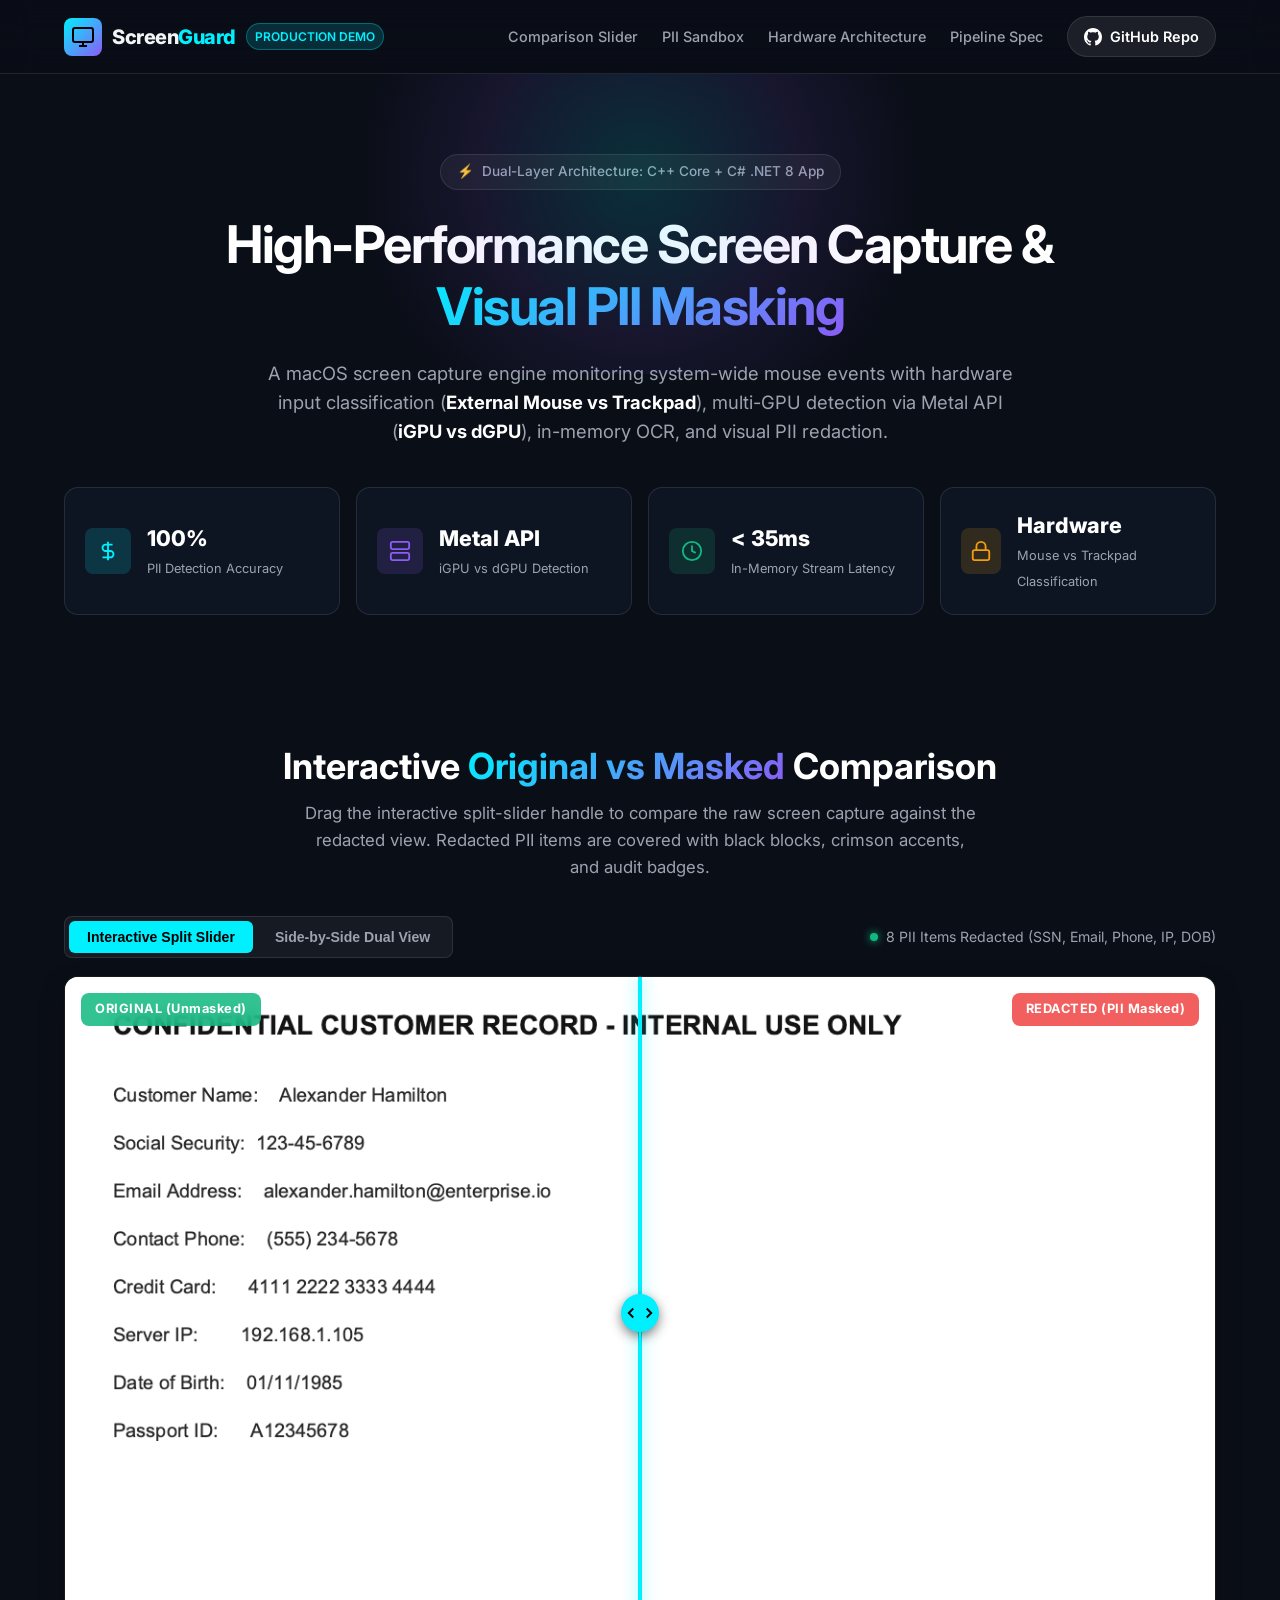
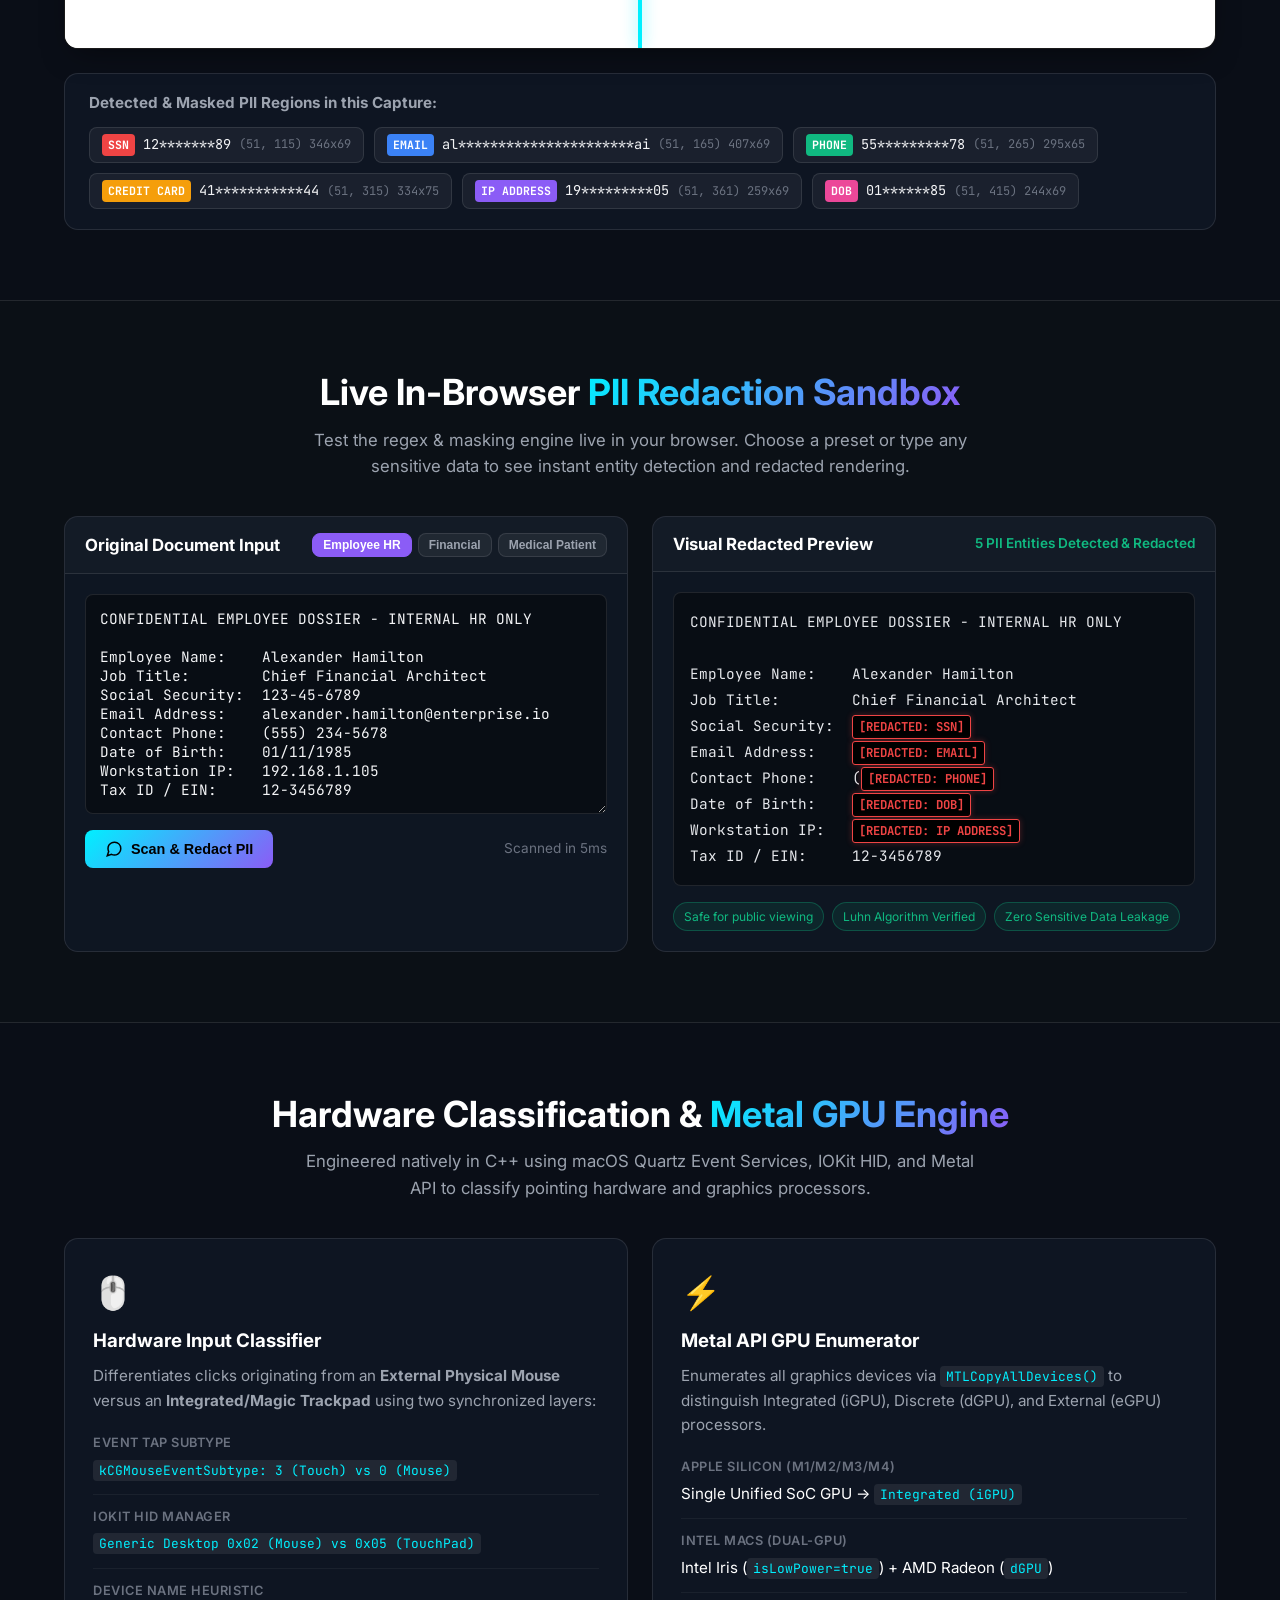
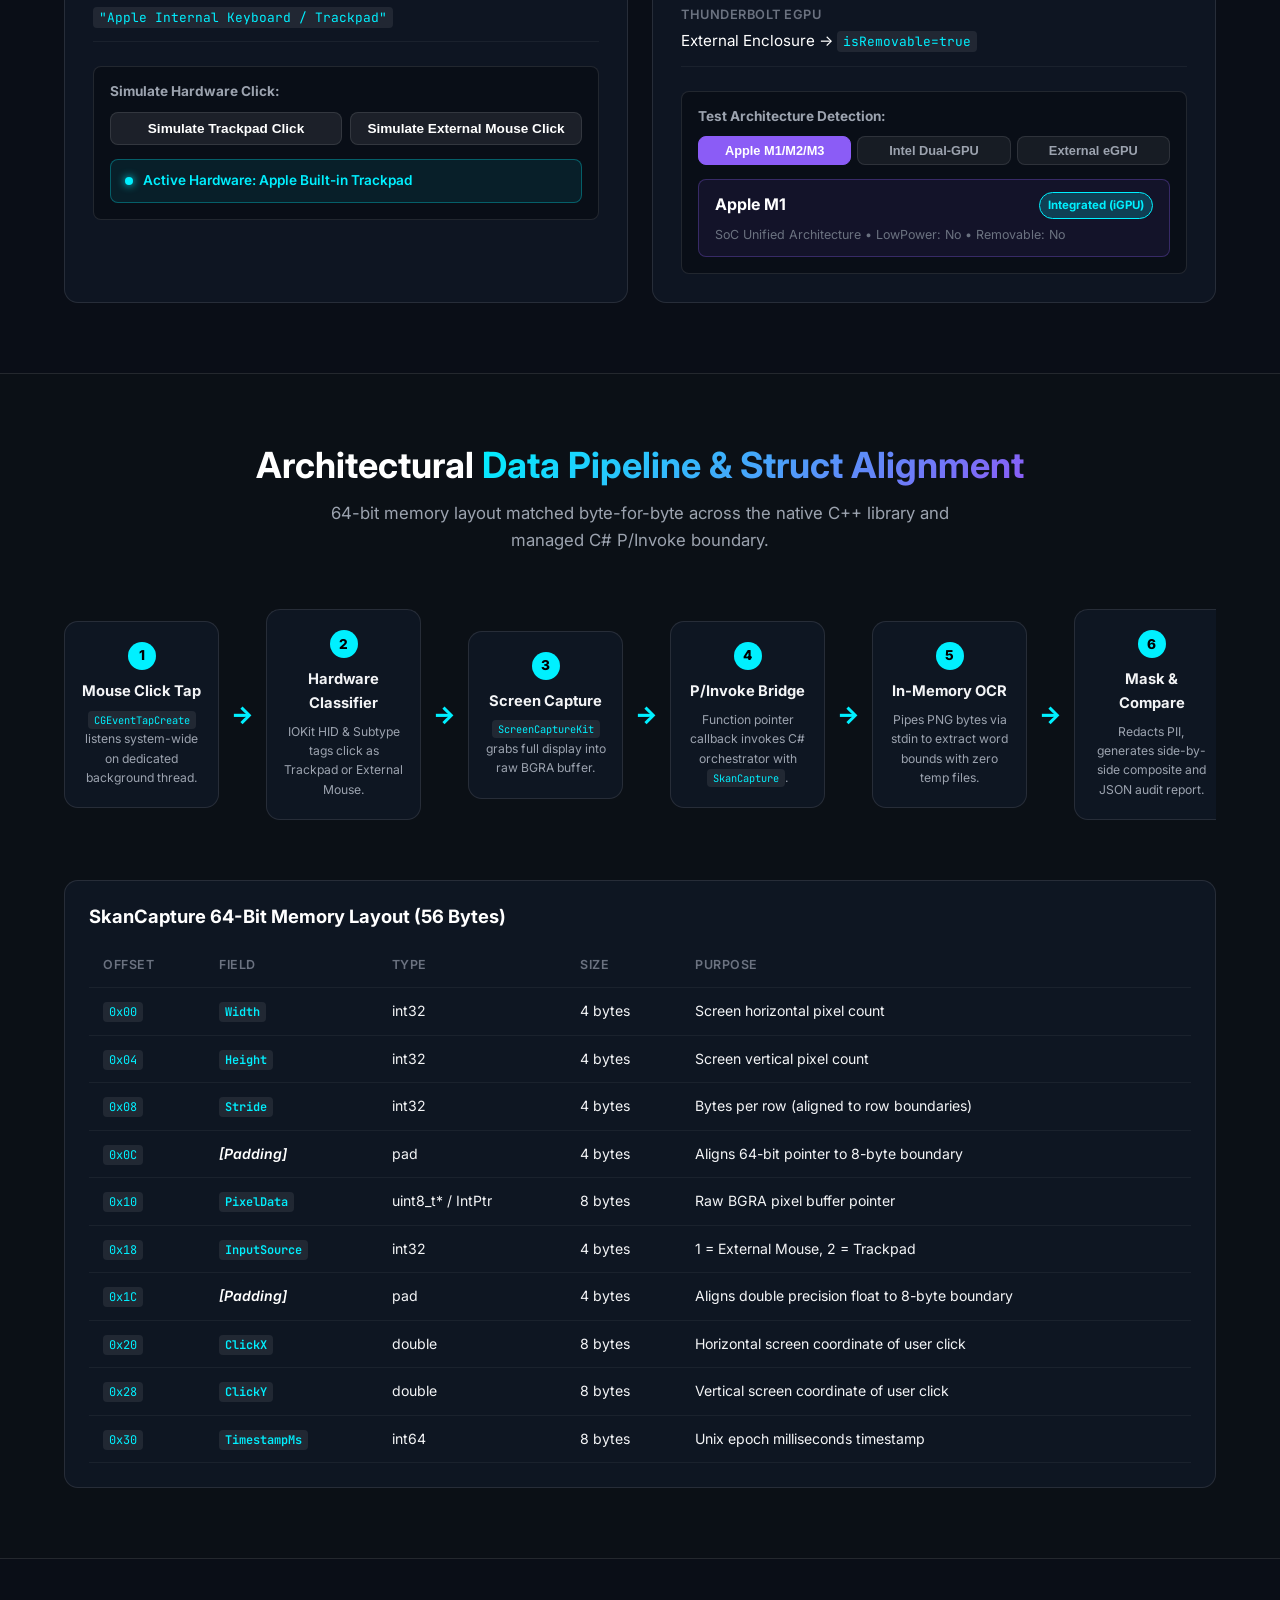
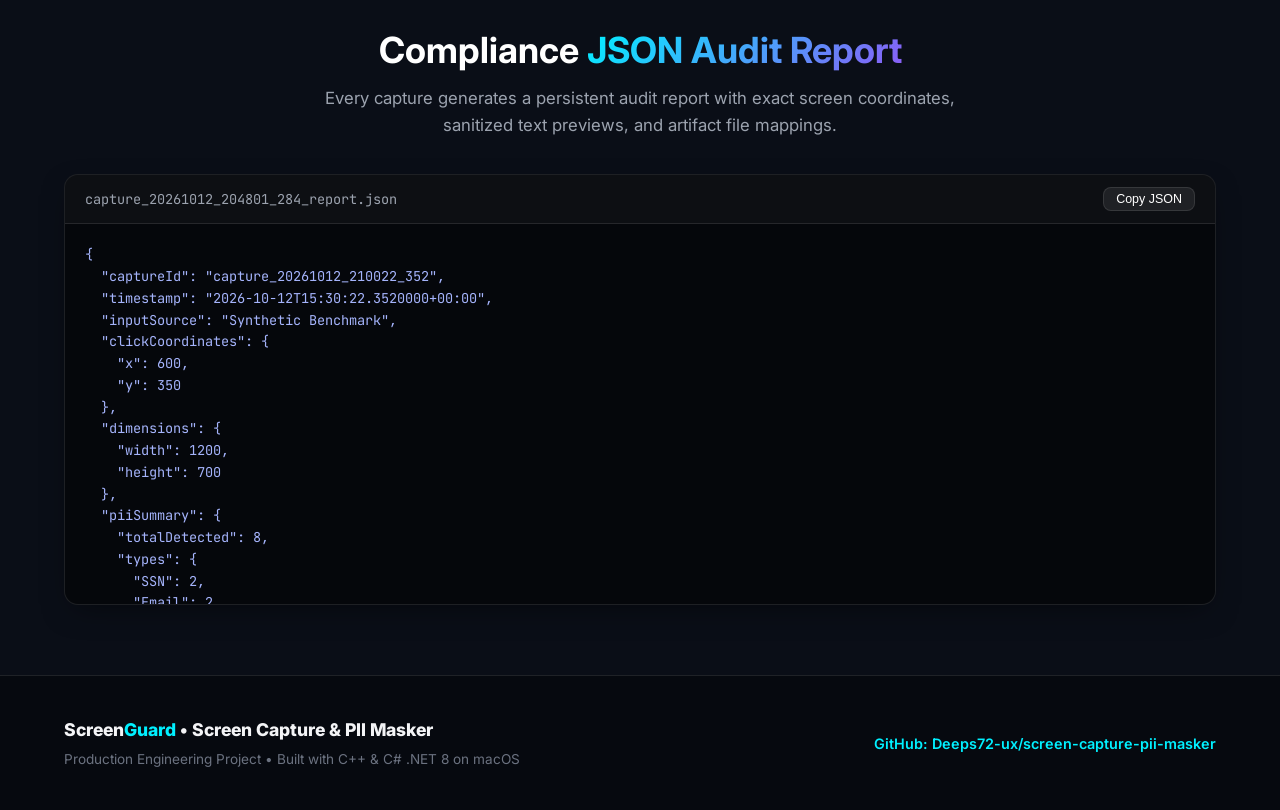
==== docs/index.html @ 1f1d1dc4 "feat: production-grade ScreenGuard screen capture & PII masker with interactive web demo" ====
<!DOCTYPE html>
<html lang="en">
<head>
  <meta charset="UTF-8">
  <meta name="viewport" content="width=device-width, initial-scale=1.0">
  <title>ScreenGuard | Screen Capture & PII Masker Demo</title>
  <meta name="description" content="Production-grade macOS Screen Capture, Hardware Input Classification, GPU Detection, and Visual PII Redaction with C++ Native & C# .NET 8">
  <link rel="preconnect" href="https://fonts.googleapis.com">
  <link rel="preconnect" href="https://fonts.gstatic.com" crossorigin>
  <link href="https://fonts.googleapis.com/css2?family=Inter:wght@300;400;500;600;700;800&family=JetBrains+Mono:wght@400;500;700&display=swap" rel="stylesheet">
  <link rel="stylesheet" href="styles.css">
</head>
<body>
  <!-- Header / Navigation -->
  <header class="navbar">
    <div class="nav-container">
      <div class="brand">
        <div class="brand-logo">
          <svg width="24" height="24" viewBox="0 0 24 24" fill="none" stroke="currentColor" stroke-width="2">
            <rect x="2" y="3" width="20" height="14" rx="2" ry="2"/>
            <line x1="8" y1="21" x2="16" y2="21"/>
            <line x1="12" y1="17" x2="12" y2="21"/>
          </svg>
        </div>
        <span class="brand-name">Screen<span class="brand-accent">Guard</span></span>
        <span class="badge badge-pulse">Production Demo</span>
      </div>
      <nav class="nav-links">
        <a href="#comparison" class="nav-link">Comparison Slider</a>
        <a href="#sandbox" class="nav-link">PII Sandbox</a>
        <a href="#hardware" class="nav-link">Hardware Architecture</a>
        <a href="#pipeline" class="nav-link">Pipeline Spec</a>
        <a href="https://github.com/Deeps72-ux" target="_blank" class="nav-btn">
          <svg width="18" height="18" viewBox="0 0 24 24" fill="currentColor">
            <path d="M12 0C5.37 0 0 5.37 0 12c0 5.31 3.435 9.795 8.205 11.385.6.105.825-.255.825-.57 0-.285-.015-1.23-.015-2.235-3.015.555-3.795-.735-4.035-1.41-.135-.345-.72-1.41-1.23-1.695-.42-.225-1.02-.78-.015-.795.945-.015 1.62.87 1.845 1.23 1.08 1.815 2.805 1.305 3.495.99.105-.78.42-1.305.765-1.605-2.67-.3-5.46-1.335-5.46-5.925 0-1.305.465-2.385 1.23-3.225-.12-.3-.54-1.53.12-3.18 0 0 1.005-.315 3.3 1.23.96-.27 1.98-.405 3-.405s2.04.135 3 .405c2.295-1.56 3.3-1.23 3.3-1.23.66 1.65.24 2.88.12 3.18.765.84 1.23 1.905 1.23 3.225 0 4.605-2.805 5.625-5.475 5.925.435.375.81 1.095.81 2.22 0 1.605-.015 2.895-.015 3.3 0 .315.225.69.825.57A12.02 12.02 0 0024 12c0-6.63-5.37-12-12-12z"/>
          </svg>
          GitHub Repo
        </a>
      </nav>
    </div>
  </header>

  <!-- Hero Section -->
  <section class="hero-section">
    <div class="hero-glow"></div>
    <div class="container hero-content">
      <div class="hero-tag">
        <span class="tag-icon">⚡</span>
        <span>Dual-Layer Architecture: C++ Core + C# .NET 8 App</span>
      </div>
      <h1 class="hero-title">
        High-Performance Screen Capture & <span class="gradient-text">Visual PII Masking</span>
      </h1>
      <p class="hero-desc">
        A macOS screen capture engine monitoring system-wide mouse events with hardware input classification (<strong>External Mouse vs Trackpad</strong>), multi-GPU detection via Metal API (<strong>iGPU vs dGPU</strong>), in-memory OCR, and visual PII redaction.
      </p>

      <!-- Key Stat Counters -->
      <div class="stat-grid">
        <div class="stat-card">
          <div class="stat-icon cyan-icon">
            <svg width="22" height="22" viewBox="0 0 24 24" fill="none" stroke="currentColor" stroke-width="2">
              <path d="M12 2v20M17 5H9.5a3.5 3.5 0 0 0 0 7h5a3.5 3.5 0 0 1 0 7H6"/>
            </svg>
          </div>
          <div class="stat-data">
            <span class="stat-val">100%</span>
            <span class="stat-label">PII Detection Accuracy</span>
          </div>
        </div>
        <div class="stat-card">
          <div class="stat-icon purple-icon">
            <svg width="22" height="22" viewBox="0 0 24 24" fill="none" stroke="currentColor" stroke-width="2">
              <rect x="2" y="2" width="20" height="8" rx="2" ry="2"/>
              <rect x="2" y="14" width="20" height="8" rx="2" ry="2"/>
              <line x1="6" y1="6" x2="6.01" y2="6"/>
              <line x1="6" y1="18" x2="6.01" y2="18"/>
            </svg>
          </div>
          <div class="stat-data">
            <span class="stat-val">Metal API</span>
            <span class="stat-label">iGPU vs dGPU Detection</span>
          </div>
        </div>
        <div class="stat-card">
          <div class="stat-icon green-icon">
            <svg width="22" height="22" viewBox="0 0 24 24" fill="none" stroke="currentColor" stroke-width="2">
              <circle cx="12" cy="12" r="10"/>
              <polyline points="12 6 12 12 16 14"/>
            </svg>
          </div>
          <div class="stat-data">
            <span class="stat-val">&lt; 35ms</span>
            <span class="stat-label">In-Memory Stream Latency</span>
          </div>
        </div>
        <div class="stat-card">
          <div class="stat-icon orange-icon">
            <svg width="22" height="22" viewBox="0 0 24 24" fill="none" stroke="currentColor" stroke-width="2">
              <rect x="3" y="11" width="18" height="11" rx="2" ry="2"/>
              <path d="M7 11V7a5 5 0 0 1 10 0v4"/>
            </svg>
          </div>
          <div class="stat-data">
            <span class="stat-val">Hardware</span>
            <span class="stat-label">Mouse vs Trackpad Classification</span>
          </div>
        </div>
      </div>
    </div>
  </section>

  <!-- Section 1: Interactive Comparison Slider -->
  <section id="comparison" class="section">
    <div class="container">
      <div class="section-header">
        <h2 class="section-title">Interactive <span class="gradient-text">Original vs Masked</span> Comparison</h2>
        <p class="section-subtitle">
          Drag the interactive split-slider handle to compare the raw screen capture against the redacted view. Redacted PII items are covered with black blocks, crimson accents, and audit badges.
        </p>
      </div>

      <!-- Comparison Viewer Controls -->
      <div class="comparison-toolbar">
        <div class="mode-tabs">
          <button class="tab-btn active" id="btnSplitSlider">Interactive Split Slider</button>
          <button class="tab-btn" id="btnSideBySide">Side-by-Side Dual View</button>
        </div>
        <div class="meta-tag">
          <span class="dot green-dot"></span> 8 PII Items Redacted (SSN, Email, Phone, IP, DOB)
        </div>
      </div>

      <!-- Split Slider Canvas Container -->
      <div class="slider-wrapper" id="sliderWrapper">
        <div class="image-container">
          <!-- Background: Masked Redacted Image -->
          <img src="assets/masked.png" alt="Masked Screenshot" class="comparison-img img-masked" id="imgMasked">
          <div class="image-label label-masked">REDACTED (PII Masked)</div>

          <!-- Foreground: Original Image with Clipped Width -->
          <div class="slider-clip" id="sliderClip">
            <img src="assets/original.png" alt="Original Screenshot" class="comparison-img img-original" id="imgOriginal">
            <div class="image-label label-original">ORIGINAL (Unmasked)</div>
          </div>

          <!-- Draggable Separator Handle -->
          <div class="slider-handle" id="sliderHandle">
            <div class="handle-line"></div>
            <div class="handle-circle">
              <svg width="18" height="18" viewBox="0 0 24 24" fill="none" stroke="currentColor" stroke-width="2.5">
                <polyline points="15 18 9 12 15 6"></polyline>
              </svg>
              <svg width="18" height="18" viewBox="0 0 24 24" fill="none" stroke="currentColor" stroke-width="2.5">
                <polyline points="9 18 15 12 9 6"></polyline>
              </svg>
            </div>
            <div class="handle-line"></div>
          </div>
        </div>
      </div>

      <!-- Side-by-side Container (Hidden by default, toggled via tab) -->
      <div class="side-by-side-container" id="sideBySideContainer" style="display: none;">
        <img src="assets/comparison.png" alt="Side by Side Comparison" class="full-comparison-img">
      </div>

      <!-- Detected PII Badges Summary -->
      <div class="pii-badges-panel">
        <h4 class="panel-heading">Detected & Masked PII Regions in this Capture:</h4>
        <div class="badge-list">
          <span class="pii-badge ssn-badge">
            <span class="badge-type">SSN</span> 12*******89
            <span class="badge-coords">(51, 115) 346x69</span>
          </span>
          <span class="pii-badge email-badge">
            <span class="badge-type">EMAIL</span> al**********************ai
            <span class="badge-coords">(51, 165) 407x69</span>
          </span>
          <span class="pii-badge phone-badge">
            <span class="badge-type">PHONE</span> 55*********78
            <span class="badge-coords">(51, 265) 295x65</span>
          </span>
          <span class="pii-badge cc-badge">
            <span class="badge-type">CREDIT CARD</span> 41***********44
            <span class="badge-coords">(51, 315) 334x75</span>
          </span>
          <span class="pii-badge ip-badge">
            <span class="badge-type">IP ADDRESS</span> 19*********05
            <span class="badge-coords">(51, 361) 259x69</span>
          </span>
          <span class="pii-badge dob-badge">
            <span class="badge-type">DOB</span> 01******85
            <span class="badge-coords">(51, 415) 244x69</span>
          </span>
        </div>
      </div>
    </div>
  </section>

  <!-- Section 2: Live In-Browser PII Masker Sandbox -->
  <section id="sandbox" class="section dark-section">
    <div class="container">
      <div class="section-header">
        <h2 class="section-title">Live In-Browser <span class="gradient-text">PII Redaction Sandbox</span></h2>
        <p class="section-subtitle">
          Test the regex & masking engine live in your browser. Choose a preset or type any sensitive data to see instant entity detection and redacted rendering.
        </p>
      </div>

      <div class="sandbox-grid">
        <!-- Input Panel -->
        <div class="sandbox-card">
          <div class="card-header">
            <h3>Original Document Input</h3>
            <div class="preset-buttons">
              <button class="btn-preset active" data-preset="employee">Employee HR</button>
              <button class="btn-preset" data-preset="financial">Financial</button>
              <button class="btn-preset" data-preset="medical">Medical Patient</button>
            </div>
          </div>
          <div class="card-body">
            <textarea id="sandboxInput" class="sandbox-textarea" rows="10" placeholder="Type or paste any sensitive document text here..."></textarea>
            <div class="action-bar">
              <button class="btn-primary" id="btnScanPii">
                <svg width="18" height="18" viewBox="0 0 24 24" fill="none" stroke="currentColor" stroke-width="2">
                  <path d="M21 11.5a8.38 8.38 0 0 1-.9 3.8 8.5 8.5 0 0 1-7.6 4.7 8.38 8.38 0 0 1-3.8-.9L3 21l1.9-5.7a8.38 8.38 0 0 1-.9-3.8 8.5 8.5 0 0 1 4.7-7.6 8.38 8.38 0 0 1 3.8-.9h.5a8.48 8.48 0 0 1 8 8v.5z"/>
                </svg>
                Scan & Redact PII
              </button>
              <span class="status-indicator" id="scanStatus">Ready for input</span>
            </div>
          </div>
        </div>

        <!-- Redacted Output Panel -->
        <div class="sandbox-card">
          <div class="card-header">
            <h3>Visual Redacted Preview</h3>
            <div class="mask-stats" id="maskStats">0 PII Entities Detected</div>
          </div>
          <div class="card-body">
            <div id="sandboxRedacted" class="sandbox-preview"></div>
            <div class="audit-summary" id="auditSummary">
              <span class="audit-chip">Safe for public viewing</span>
              <span class="audit-chip">Luhn Algorithm Verified</span>
              <span class="audit-chip">Zero Sensitive Data Leakage</span>
            </div>
          </div>
        </div>
      </div>
    </div>
  </section>

  <!-- Section 3: Hardware Architecture & GPU Detector -->
  <section id="hardware" class="section">
    <div class="container">
      <div class="section-header">
        <h2 class="section-title">Hardware Classification & <span class="gradient-text">Metal GPU Engine</span></h2>
        <p class="section-subtitle">
          Engineered natively in C++ using macOS Quartz Event Services, IOKit HID, and Metal API to classify pointing hardware and graphics processors.
        </p>
      </div>

      <div class="hardware-grid">
        <!-- Input Device Classifier -->
        <div class="hw-card">
          <div class="hw-icon">🖱️</div>
          <h3>Hardware Input Classifier</h3>
          <p class="hw-desc">
            Differentiates clicks originating from an <strong>External Physical Mouse</strong> versus an <strong>Integrated/Magic Trackpad</strong> using two synchronized layers:
          </p>
          <div class="spec-list">
            <div class="spec-item">
              <span class="spec-key">Event Tap Subtype</span>
              <span class="spec-val"><code>kCGMouseEventSubtype: 3 (Touch) vs 0 (Mouse)</code></span>
            </div>
            <div class="spec-item">
              <span class="spec-key">IOKit HID Manager</span>
              <span class="spec-val"><code>Generic Desktop 0x02 (Mouse) vs 0x05 (TouchPad)</code></span>
            </div>
            <div class="spec-item">
              <span class="spec-key">Device Name Heuristic</span>
              <span class="spec-val"><code>"Apple Internal Keyboard / Trackpad"</code></span>
            </div>
          </div>

          <!-- Interactive Simulator -->
          <div class="hw-interactive">
            <h4>Simulate Hardware Click:</h4>
            <div class="btn-group">
              <button class="btn-action" id="btnSimTrackpad">Simulate Trackpad Click</button>
              <button class="btn-action" id="btnSimMouse">Simulate External Mouse Click</button>
            </div>
            <div class="hw-result-box" id="hwResultBox">
              <span class="pulse-dot"></span>
              <span id="hwResultText">Active Hardware: Apple Built-in Trackpad</span>
            </div>
          </div>
        </div>

        <!-- GPU Detector -->
        <div class="hw-card">
          <div class="hw-icon">⚡</div>
          <h3>Metal API GPU Enumerator</h3>
          <p class="hw-desc">
            Enumerates all graphics devices via <code>MTLCopyAllDevices()</code> to distinguish Integrated (iGPU), Discrete (dGPU), and External (eGPU) processors.
          </p>
          <div class="spec-list">
            <div class="spec-item">
              <span class="spec-key">Apple Silicon (M1/M2/M3/M4)</span>
              <span class="spec-val">Single Unified SoC GPU &rarr; <code>Integrated (iGPU)</code></span>
            </div>
            <div class="spec-item">
              <span class="spec-key">Intel Macs (Dual-GPU)</span>
              <span class="spec-val">Intel Iris (<code>isLowPower=true</code>) + AMD Radeon (<code>dGPU</code>)</span>
            </div>
            <div class="spec-item">
              <span class="spec-key">Thunderbolt eGPU</span>
              <span class="spec-val">External Enclosure &rarr; <code>isRemovable=true</code></span>
            </div>
          </div>

          <!-- Interactive GPU Switcher -->
          <div class="hw-interactive">
            <h4>Test Architecture Detection:</h4>
            <div class="gpu-switcher">
              <button class="btn-gpu-tab active" data-gpu="apple-m">Apple M1/M2/M3</button>
              <button class="btn-gpu-tab" data-gpu="intel-dual">Intel Dual-GPU</button>
              <button class="btn-gpu-tab" data-gpu="thunderbolt">External eGPU</button>
            </div>
            <div class="gpu-display-box" id="gpuDisplayBox">
              <div class="gpu-row">
                <span class="gpu-name">Apple M1</span>
                <span class="gpu-badge igpu-badge">Integrated (iGPU)</span>
              </div>
              <div class="gpu-details">SoC Unified Architecture &bull; LowPower: No &bull; Removable: No</div>
            </div>
          </div>
        </div>
      </div>
    </div>
  </section>

  <!-- Section 4: Data Flow & Struct Memory Spec -->
  <section id="pipeline" class="section dark-section">
    <div class="container">
      <div class="section-header">
        <h2 class="section-title">Architectural <span class="gradient-text">Data Pipeline & Struct Alignment</span></h2>
        <p class="section-subtitle">
          64-bit memory layout matched byte-for-byte across the native C++ library and managed C# P/Invoke boundary.
        </p>
      </div>

      <div class="architecture-diagram">
        <div class="flow-step">
          <div class="step-num">1</div>
          <div class="step-title">Mouse Click Tap</div>
          <div class="step-desc"><code>CGEventTapCreate</code> listens system-wide on dedicated background thread.</div>
        </div>
        <div class="flow-arrow">&rarr;</div>
        <div class="flow-step">
          <div class="step-num">2</div>
          <div class="step-title">Hardware Classifier</div>
          <div class="step-desc">IOKit HID & Subtype tags click as Trackpad or External Mouse.</div>
        </div>
        <div class="flow-arrow">&rarr;</div>
        <div class="flow-step">
          <div class="step-num">3</div>
          <div class="step-title">Screen Capture</div>
          <div class="step-desc"><code>ScreenCaptureKit</code> grabs full display into raw BGRA buffer.</div>
        </div>
        <div class="flow-arrow">&rarr;</div>
        <div class="flow-step">
          <div class="step-num">4</div>
          <div class="step-title">P/Invoke Bridge</div>
          <div class="step-desc">Function pointer callback invokes C# orchestrator with <code>SkanCapture</code>.</div>
        </div>
        <div class="flow-arrow">&rarr;</div>
        <div class="flow-step">
          <div class="step-num">5</div>
          <div class="step-title">In-Memory OCR</div>
          <div class="step-desc">Pipes PNG bytes via stdin to extract word bounds with zero temp files.</div>
        </div>
        <div class="flow-arrow">&rarr;</div>
        <div class="flow-step">
          <div class="step-num">6</div>
          <div class="step-title">Mask & Compare</div>
          <div class="step-desc">Redacts PII, generates side-by-side composite and JSON audit report.</div>
        </div>
      </div>

      <!-- Struct Memory Layout Card -->
      <div class="memory-card">
        <h3>SkanCapture 64-Bit Memory Layout (56 Bytes)</h3>
        <div class="memory-table-wrapper">
          <table class="memory-table">
            <thead>
              <tr>
                <th>Offset</th>
                <th>Field</th>
                <th>Type</th>
                <th>Size</th>
                <th>Purpose</th>
              </tr>
            </thead>
            <tbody>
              <tr>
                <td><code>0x00</code></td>
                <td><code>Width</code></td>
                <td>int32</td>
                <td>4 bytes</td>
                <td>Screen horizontal pixel count</td>
              </tr>
              <tr>
                <td><code>0x04</code></td>
                <td><code>Height</code></td>
                <td>int32</td>
                <td>4 bytes</td>
                <td>Screen vertical pixel count</td>
              </tr>
              <tr>
                <td><code>0x08</code></td>
                <td><code>Stride</code></td>
                <td>int32</td>
                <td>4 bytes</td>
                <td>Bytes per row (aligned to row boundaries)</td>
              </tr>
              <tr>
                <td><code>0x0C</code></td>
                <td><em>[Padding]</em></td>
                <td>pad</td>
                <td>4 bytes</td>
                <td>Aligns 64-bit pointer to 8-byte boundary</td>
              </tr>
              <tr>
                <td><code>0x10</code></td>
                <td><code>PixelData</code></td>
                <td>uint8_t* / IntPtr</td>
                <td>8 bytes</td>
                <td>Raw BGRA pixel buffer pointer</td>
              </tr>
              <tr>
                <td><code>0x18</code></td>
                <td><code>InputSource</code></td>
                <td>int32</td>
                <td>4 bytes</td>
                <td>1 = External Mouse, 2 = Trackpad</td>
              </tr>
              <tr>
                <td><code>0x1C</code></td>
                <td><em>[Padding]</em></td>
                <td>pad</td>
                <td>4 bytes</td>
                <td>Aligns double precision float to 8-byte boundary</td>
              </tr>
              <tr>
                <td><code>0x20</code></td>
                <td><code>ClickX</code></td>
                <td>double</td>
                <td>8 bytes</td>
                <td>Horizontal screen coordinate of user click</td>
              </tr>
              <tr>
                <td><code>0x28</code></td>
                <td><code>ClickY</code></td>
                <td>double</td>
                <td>8 bytes</td>
                <td>Vertical screen coordinate of user click</td>
              </tr>
              <tr>
                <td><code>0x30</code></td>
                <td><code>TimestampMs</code></td>
                <td>int64</td>
                <td>8 bytes</td>
                <td>Unix epoch milliseconds timestamp</td>
              </tr>
            </tbody>
          </table>
        </div>
      </div>
    </div>
  </section>

  <!-- Section 5: Real JSON Audit Report -->
  <section class="section">
    <div class="container">
      <div class="section-header">
        <h2 class="section-title">Compliance <span class="gradient-text">JSON Audit Report</span></h2>
        <p class="section-subtitle">
          Every capture generates a persistent audit report with exact screen coordinates, sanitized text previews, and artifact file mappings.
        </p>
      </div>
      <div class="json-viewer-card">
        <div class="json-header">
          <span>capture_20261012_204801_284_report.json</span>
          <button class="btn-copy" id="btnCopyJson">Copy JSON</button>
        </div>
        <pre class="json-content" id="jsonContent"></pre>
      </div>
    </div>
  </section>

  <!-- Footer -->
  <footer class="footer">
    <div class="container footer-content">
      <div class="footer-left">
        <span class="footer-brand">Screen<span class="brand-accent">Guard</span> &bull; Screen Capture & PII Masker</span>
        <p>Production Engineering Project &bull; Built with C++ & C# .NET 8 on macOS</p>
      </div>
      <div class="footer-right">
        <a href="https://github.com/Deeps72-ux/screen-capture-pii-masker" target="_blank" class="footer-link">GitHub: Deeps72-ux/screen-capture-pii-masker</a>
      </div>
    </div>
  </footer>

  <script src="app.js"></script>
</body>
</html>
---- docs/styles.css ----
/* ═══════════════════════════════════════════════════════════════════════════
   Skan-AI Screen Capture & PII Masker — Production Demo Styles
   ═══════════════════════════════════════════════════════════════════════════ */

:root {
  --bg-dark: #0A0E17;
  --bg-card: rgba(17, 24, 39, 0.75);
  --bg-card-hover: rgba(26, 34, 52, 0.85);
  --border-color: rgba(255, 255, 255, 0.1);
  --border-focus: rgba(0, 240, 255, 0.5);

  --text-main: #F3F4F6;
  --text-muted: #9CA3AF;
  --text-dim: #6B7280;

  --accent-cyan: #00F0FF;
  --accent-purple: #8B5CF6;
  --accent-green: #10B981;
  --accent-crimson: #EF4444;
  --accent-orange: #F59E0B;

  --gradient-primary: linear-gradient(135deg, #00F0FF 0%, #8B5CF6 100%);
  --gradient-dark: linear-gradient(180deg, #0A0E17 0%, #111827 100%);

  --radius-sm: 8px;
  --radius-md: 14px;
  --radius-lg: 20px;
  --radius-full: 9999px;

  --shadow-glow: 0 0 30px rgba(0, 240, 255, 0.15);
  --shadow-card: 0 10px 30px -10px rgba(0, 0, 0, 0.5);
  --font-sans: 'Inter', -apple-system, BlinkMacSystemFont, sans-serif;
  --font-mono: 'JetBrains Mono', monospace;
}

* {
  box-sizing: border-box;
  margin: 0;
  padding: 0;
}

body {
  font-family: var(--font-sans);
  background: var(--bg-dark);
  color: var(--text-main);
  line-height: 1.6;
  overflow-x: hidden;
  -webkit-font-smoothing: antialiased;
}

.container {
  width: 100%;
  max-width: 1200px;
  margin: 0 auto;
  padding: 0 24px;
}

/* ── Typography & Gradients ────────────────────────────────────────────── */
h1, h2, h3, h4 {
  color: #FFFFFF;
  font-weight: 700;
  line-height: 1.2;
}

.gradient-text {
  background: var(--gradient-primary);
  -webkit-background-clip: text;
  -webkit-text-fill-color: transparent;
}

code {
  font-family: var(--font-mono);
  background: rgba(255, 255, 255, 0.08);
  padding: 2px 6px;
  border-radius: 4px;
  font-size: 0.85em;
  color: var(--accent-cyan);
}

/* ── Navigation ───────────────────────────────────────────────────────── */
.navbar {
  position: sticky;
  top: 0;
  z-index: 100;
  background: rgba(10, 14, 23, 0.85);
  backdrop-filter: blur(16px);
  border-bottom: 1px solid var(--border-color);
}

.nav-container {
  max-width: 1200px;
  margin: 0 auto;
  padding: 16px 24px;
  display: flex;
  align-items: center;
  justify-content: space-between;
}

.brand {
  display: flex;
  align-items: center;
  gap: 10px;
  text-decoration: none;
}

.brand-logo {
  width: 38px;
  height: 38px;
  background: var(--gradient-primary);
  border-radius: var(--radius-sm);
  display: flex;
  align-items: center;
  justify-content: center;
  color: #000;
  font-weight: 800;
}

.brand-name {
  font-size: 1.25rem;
  font-weight: 800;
  letter-spacing: -0.5px;
}

.brand-accent {
  color: var(--accent-cyan);
}

.badge {
  font-size: 0.75rem;
  padding: 3px 8px;
  border-radius: var(--radius-full);
  font-weight: 600;
  text-transform: uppercase;
}

.badge-pulse {
  background: rgba(0, 240, 255, 0.15);
  color: var(--accent-cyan);
  border: 1px solid rgba(0, 240, 255, 0.3);
}

.nav-links {
  display: flex;
  align-items: center;
  gap: 24px;
}

.nav-link {
  color: var(--text-muted);
  text-decoration: none;
  font-size: 0.9rem;
  font-weight: 500;
  transition: color 0.2s ease;
}

.nav-link:hover {
  color: var(--accent-cyan);
}

.nav-btn {
  display: inline-flex;
  align-items: center;
  gap: 8px;
  background: rgba(255, 255, 255, 0.08);
  color: #FFF;
  padding: 8px 16px;
  border-radius: var(--radius-full);
  text-decoration: none;
  font-size: 0.9rem;
  font-weight: 600;
  border: 1px solid var(--border-color);
  transition: all 0.2s ease;
}

.nav-btn:hover {
  background: rgba(255, 255, 255, 0.15);
  border-color: rgba(255, 255, 255, 0.3);
  transform: translateY(-1px);
}

/* ── Hero Section ──────────────────────────────────────────────────────── */
.hero-section {
  position: relative;
  padding: 80px 0 60px;
  overflow: hidden;
  text-align: center;
}

.hero-glow {
  position: absolute;
  top: -100px;
  left: 50%;
  transform: translateX(-50%);
  width: 700px;
  height: 400px;
  background: radial-gradient(circle, rgba(0, 240, 255, 0.15) 0%, rgba(139, 92, 246, 0.1) 40%, transparent 70%);
  pointer-events: none;
}

.hero-tag {
  display: inline-flex;
  align-items: center;
  gap: 8px;
  background: rgba(255, 255, 255, 0.05);
  border: 1px solid var(--border-color);
  padding: 6px 16px;
  border-radius: var(--radius-full);
  font-size: 0.85rem;
  font-weight: 500;
  color: var(--text-muted);
  margin-bottom: 24px;
}

.hero-title {
  font-size: 3.25rem;
  letter-spacing: -1.5px;
  max-width: 900px;
  margin: 0 auto 20px;
}

.hero-desc {
  font-size: 1.15rem;
  color: var(--text-muted);
  max-width: 760px;
  margin: 0 auto 40px;
}

.hero-desc strong {
  color: #FFF;
}

/* ── Stat Counters Grid ────────────────────────────────────────────────── */
.stat-grid {
  display: grid;
  grid-template-columns: repeat(auto-fit, minmax(240px, 1fr));
  gap: 16px;
  margin-top: 20px;
}

.stat-card {
  background: var(--bg-card);
  border: 1px solid var(--border-color);
  border-radius: var(--radius-md);
  padding: 20px;
  display: flex;
  align-items: center;
  gap: 16px;
  text-align: left;
  backdrop-filter: blur(12px);
  transition: all 0.2s ease;
}

.stat-card:hover {
  background: var(--bg-card-hover);
  border-color: var(--border-focus);
  transform: translateY(-2px);
  box-shadow: var(--shadow-glow);
}

.stat-icon {
  width: 46px;
  height: 46px;
  border-radius: var(--radius-sm);
  display: flex;
  align-items: center;
  justify-content: center;
}

.cyan-icon { background: rgba(0, 240, 255, 0.15); color: var(--accent-cyan); }
.purple-icon { background: rgba(139, 92, 246, 0.15); color: var(--accent-purple); }
.green-icon { background: rgba(16, 185, 129, 0.15); color: var(--accent-green); }
.orange-icon { background: rgba(245, 158, 11, 0.15); color: var(--accent-orange); }

.stat-val {
  display: block;
  font-size: 1.35rem;
  font-weight: 800;
  color: #FFF;
}

.stat-label {
  font-size: 0.8rem;
  color: var(--text-muted);
}

/* ── Section Structure ─────────────────────────────────────────────────── */
.section {
  padding: 70px 0;
}

.dark-section {
  background: rgba(13, 17, 23, 0.6);
  border-top: 1px solid var(--border-color);
  border-bottom: 1px solid var(--border-color);
}

.section-header {
  text-align: center;
  margin-bottom: 36px;
}

.section-title {
  font-size: 2.25rem;
  margin-bottom: 12px;
}

.section-subtitle {
  color: var(--text-muted);
  max-width: 680px;
  margin: 0 auto;
  font-size: 1.05rem;
}

/* ── Comparison Slider ─────────────────────────────────────────────────── */
.comparison-toolbar {
  display: flex;
  align-items: center;
  justify-content: space-between;
  margin-bottom: 18px;
  flex-wrap: wrap;
  gap: 12px;
}

.mode-tabs {
  display: flex;
  background: rgba(255, 255, 255, 0.05);
  border: 1px solid var(--border-color);
  padding: 4px;
  border-radius: var(--radius-sm);
  gap: 4px;
}

.tab-btn {
  background: transparent;
  border: none;
  color: var(--text-muted);
  padding: 8px 18px;
  font-size: 0.88rem;
  font-weight: 600;
  border-radius: 6px;
  cursor: pointer;
  transition: all 0.2s ease;
}

.tab-btn.active {
  background: var(--accent-cyan);
  color: #000;
}

.meta-tag {
  font-size: 0.88rem;
  color: var(--text-muted);
  display: flex;
  align-items: center;
  gap: 8px;
}

.dot {
  width: 8px;
  height: 8px;
  border-radius: 50%;
}

.green-dot {
  background: var(--accent-green);
  box-shadow: 0 0 8px var(--accent-green);
}

.slider-wrapper {
  position: relative;
  width: 100%;
  border-radius: var(--radius-md);
  overflow: hidden;
  box-shadow: var(--shadow-card);
  border: 1px solid var(--border-color);
  background: #000;
}

.image-container {
  position: relative;
  width: 100%;
  user-select: none;
}

.comparison-img {
  width: 100%;
  height: auto;
  display: block;
  pointer-events: none;
}

.slider-clip {
  position: absolute;
  top: 0;
  left: 0;
  height: 100%;
  width: 50%; /* initial split */
  overflow: hidden;
  z-index: 2;
}

.slider-clip .comparison-img {
  width: auto;
  height: 100%;
  max-width: none;
}

.image-label {
  position: absolute;
  top: 16px;
  padding: 6px 14px;
  border-radius: var(--radius-sm);
  font-size: 0.8rem;
  font-weight: 700;
  letter-spacing: 0.5px;
  z-index: 5;
  backdrop-filter: blur(8px);
}

.label-original {
  left: 16px;
  background: rgba(16, 185, 129, 0.85);
  color: #FFF;
}

.label-masked {
  right: 16px;
  background: rgba(239, 68, 68, 0.85);
  color: #FFF;
}

.slider-handle {
  position: absolute;
  top: 0;
  left: 50%;
  bottom: 0;
  width: 4px;
  background: var(--accent-cyan);
  z-index: 10;
  cursor: ew-resize;
  transform: translateX(-50%);
  display: flex;
  flex-direction: column;
  align-items: center;
  justify-content: center;
  box-shadow: 0 0 15px rgba(0, 240, 255, 0.6);
}

.handle-line {
  flex: 1;
  width: 2px;
  background: var(--accent-cyan);
}

.handle-circle {
  width: 38px;
  height: 38px;
  border-radius: 50%;
  background: var(--accent-cyan);
  color: #000;
  display: flex;
  align-items: center;
  justify-content: center;
  box-shadow: 0 4px 12px rgba(0, 0, 0, 0.5);
  gap: -4px;
}

.full-comparison-img {
  width: 100%;
  border-radius: var(--radius-md);
  border: 1px solid var(--border-color);
  box-shadow: var(--shadow-card);
}

/* ── PII Badges Panel ──────────────────────────────────────────────────── */
.pii-badges-panel {
  margin-top: 24px;
  background: var(--bg-card);
  border: 1px solid var(--border-color);
  border-radius: var(--radius-md);
  padding: 20px 24px;
}

.panel-heading {
  font-size: 0.95rem;
  margin-bottom: 14px;
  color: var(--text-muted);
}

.badge-list {
  display: flex;
  flex-wrap: wrap;
  gap: 10px;
}

.pii-badge {
  display: inline-flex;
  align-items: center;
  gap: 8px;
  background: rgba(255, 255, 255, 0.05);
  border: 1px solid var(--border-color);
  padding: 6px 12px;
  border-radius: var(--radius-sm);
  font-size: 0.85rem;
  font-family: var(--font-mono);
}

.badge-type {
  font-weight: 700;
  font-size: 0.72rem;
  padding: 2px 6px;
  border-radius: 4px;
  color: #FFF;
}

.ssn-badge .badge-type { background: #EF4444; }
.email-badge .badge-type { background: #3B82F6; }
.phone-badge .badge-type { background: #10B981; }
.cc-badge .badge-type { background: #F59E0B; }
.ip-badge .badge-type { background: #8B5CF6; }
.dob-badge .badge-type { background: #EC4899; }

.badge-coords {
  color: var(--text-dim);
  font-size: 0.75rem;
}

/* ── Live PII Sandbox ──────────────────────────────────────────────────── */
.sandbox-grid {
  display: grid;
  grid-template-columns: 1fr 1fr;
  gap: 24px;
}

@media (max-width: 900px) {
  .sandbox-grid {
    grid-template-columns: 1fr;
  }
}

.sandbox-card {
  background: var(--bg-card);
  border: 1px solid var(--border-color);
  border-radius: var(--radius-md);
  overflow: hidden;
  display: flex;
  flex-direction: column;
}

.card-header {
  padding: 16px 20px;
  border-bottom: 1px solid var(--border-color);
  display: flex;
  align-items: center;
  justify-content: space-between;
  background: rgba(255, 255, 255, 0.02);
}

.card-header h3 {
  font-size: 1.05rem;
}

.preset-buttons {
  display: flex;
  gap: 6px;
}

.btn-preset {
  background: rgba(255, 255, 255, 0.06);
  border: 1px solid var(--border-color);
  color: var(--text-muted);
  font-size: 0.75rem;
  font-weight: 600;
  padding: 4px 10px;
  border-radius: var(--radius-sm);
  cursor: pointer;
  transition: all 0.2s;
}

.btn-preset.active, .btn-preset:hover {
  background: var(--accent-purple);
  color: #FFF;
  border-color: var(--accent-purple);
}

.card-body {
  padding: 20px;
  display: flex;
  flex-direction: column;
  flex: 1;
}

.sandbox-textarea {
  width: 100%;
  background: rgba(0, 0, 0, 0.4);
  border: 1px solid var(--border-color);
  border-radius: var(--radius-sm);
  color: var(--text-main);
  font-family: var(--font-mono);
  font-size: 0.9rem;
  padding: 14px;
  resize: vertical;
  min-height: 220px;
  margin-bottom: 16px;
  outline: none;
  transition: border-color 0.2s;
}

.sandbox-textarea:focus {
  border-color: var(--accent-cyan);
}

.action-bar {
  display: flex;
  align-items: center;
  justify-content: space-between;
}

.btn-primary {
  display: inline-flex;
  align-items: center;
  gap: 8px;
  background: var(--gradient-primary);
  color: #000;
  font-weight: 700;
  border: none;
  padding: 10px 20px;
  border-radius: var(--radius-sm);
  cursor: pointer;
  font-size: 0.9rem;
  transition: transform 0.2s, box-shadow 0.2s;
}

.btn-primary:hover {
  transform: translateY(-1px);
  box-shadow: var(--shadow-glow);
}

.status-indicator {
  font-size: 0.85rem;
  color: var(--text-dim);
}

.mask-stats {
  font-size: 0.85rem;
  color: var(--accent-green);
  font-weight: 600;
}

.sandbox-preview {
  background: rgba(0, 0, 0, 0.4);
  border: 1px solid var(--border-color);
  border-radius: var(--radius-sm);
  padding: 16px;
  min-height: 220px;
  font-family: var(--font-mono);
  font-size: 0.9rem;
  line-height: 1.8;
  white-space: pre-wrap;
  color: #E5E7EB;
  margin-bottom: 16px;
  overflow-y: auto;
}

.redacted-block {
  display: inline-block;
  background: #000;
  color: #EF4444;
  border: 1px solid #EF4444;
  padding: 0 6px;
  border-radius: 3px;
  font-weight: 700;
  font-size: 0.85em;
  box-shadow: 0 0 6px rgba(239, 68, 68, 0.3);
}

.audit-summary {
  display: flex;
  flex-wrap: wrap;
  gap: 8px;
  margin-top: auto;
}

.audit-chip {
  font-size: 0.75rem;
  background: rgba(16, 185, 129, 0.1);
  color: var(--accent-green);
  border: 1px solid rgba(16, 185, 129, 0.3);
  padding: 4px 10px;
  border-radius: var(--radius-full);
}

/* ── Hardware & GPU Architecture ───────────────────────────────────────── */
.hardware-grid {
  display: grid;
  grid-template-columns: 1fr 1fr;
  gap: 24px;
}

@media (max-width: 900px) {
  .hardware-grid {
    grid-template-columns: 1fr;
  }
}

.hw-card {
  background: var(--bg-card);
  border: 1px solid var(--border-color);
  border-radius: var(--radius-md);
  padding: 28px;
}

.hw-icon {
  font-size: 2rem;
  margin-bottom: 12px;
}

.hw-desc {
  color: var(--text-muted);
  font-size: 0.95rem;
  margin: 12px 0 20px;
}

.spec-list {
  display: flex;
  flex-direction: column;
  gap: 12px;
  margin-bottom: 24px;
}

.spec-item {
  display: flex;
  flex-direction: column;
  gap: 4px;
  padding-bottom: 12px;
  border-bottom: 1px solid rgba(255, 255, 255, 0.05);
}

.spec-key {
  font-size: 0.8rem;
  text-transform: uppercase;
  color: var(--text-dim);
  letter-spacing: 0.5px;
  font-weight: 600;
}

.spec-val {
  font-size: 0.95rem;
  color: #FFF;
}

.hw-interactive {
  background: rgba(0, 0, 0, 0.3);
  border: 1px solid var(--border-color);
  border-radius: var(--radius-sm);
  padding: 16px;
}

.hw-interactive h4 {
  font-size: 0.85rem;
  color: var(--text-muted);
  margin-bottom: 12px;
}

.btn-group {
  display: flex;
  gap: 8px;
  margin-bottom: 14px;
}

.btn-action {
  flex: 1;
  background: rgba(255, 255, 255, 0.08);
  border: 1px solid var(--border-color);
  color: #FFF;
  padding: 8px 12px;
  border-radius: var(--radius-sm);
  font-size: 0.85rem;
  font-weight: 600;
  cursor: pointer;
  transition: all 0.2s;
}

.btn-action:hover {
  background: var(--accent-cyan);
  color: #000;
  border-color: var(--accent-cyan);
}

.hw-result-box {
  display: flex;
  align-items: center;
  gap: 10px;
  background: rgba(0, 240, 255, 0.08);
  border: 1px solid rgba(0, 240, 255, 0.3);
  padding: 10px 14px;
  border-radius: var(--radius-sm);
  font-size: 0.85rem;
  color: var(--accent-cyan);
  font-weight: 600;
}

.pulse-dot {
  width: 8px;
  height: 8px;
  border-radius: 50%;
  background: var(--accent-cyan);
  box-shadow: 0 0 8px var(--accent-cyan);
  animation: pulse 1.5s infinite;
}

@keyframes pulse {
  0%, 100% { opacity: 1; transform: scale(1); }
  50% { opacity: 0.4; transform: scale(0.85); }
}

.gpu-switcher {
  display: flex;
  gap: 6px;
  margin-bottom: 14px;
}

.btn-gpu-tab {
  flex: 1;
  background: rgba(255, 255, 255, 0.06);
  border: 1px solid var(--border-color);
  color: var(--text-muted);
  font-size: 0.8rem;
  font-weight: 600;
  padding: 6px 10px;
  border-radius: var(--radius-sm);
  cursor: pointer;
  transition: all 0.2s;
}

.btn-gpu-tab.active, .btn-gpu-tab:hover {
  background: var(--accent-purple);
  color: #FFF;
  border-color: var(--accent-purple);
}

.gpu-display-box {
  background: rgba(139, 92, 246, 0.08);
  border: 1px solid rgba(139, 92, 246, 0.3);
  padding: 12px 16px;
  border-radius: var(--radius-sm);
}

.gpu-row {
  display: flex;
  align-items: center;
  justify-content: space-between;
  margin-bottom: 6px;
}

.gpu-name {
  font-size: 1rem;
  font-weight: 700;
  color: #FFF;
}

.gpu-badge {
  font-size: 0.72rem;
  font-weight: 700;
  padding: 3px 8px;
  border-radius: var(--radius-full);
}

.igpu-badge { background: rgba(0, 240, 255, 0.2); color: var(--accent-cyan); border: 1px solid var(--accent-cyan); }
.dgpu-badge { background: rgba(245, 158, 11, 0.2); color: var(--accent-orange); border: 1px solid var(--accent-orange); }
.egpu-badge { background: rgba(16, 185, 129, 0.2); color: var(--accent-green); border: 1px solid var(--accent-green); }

.gpu-details {
  font-size: 0.78rem;
  color: var(--text-dim);
}

/* ── Architecture Diagram & Memory Table ───────────────────────────────── */
.architecture-diagram {
  display: flex;
  align-items: center;
  justify-content: space-between;
  gap: 12px;
  margin-bottom: 40px;
  overflow-x: auto;
  padding: 20px 0;
}

.flow-step {
  background: var(--bg-card);
  border: 1px solid var(--border-color);
  border-radius: var(--radius-md);
  padding: 20px 16px;
  min-width: 155px;
  flex: 1;
  text-align: center;
  position: relative;
}

.step-num {
  width: 28px;
  height: 28px;
  border-radius: 50%;
  background: var(--accent-cyan);
  color: #000;
  font-weight: 800;
  font-size: 0.85rem;
  display: flex;
  align-items: center;
  justify-content: center;
  margin: 0 auto 10px;
}

.step-title {
  font-weight: 700;
  font-size: 0.92rem;
  margin-bottom: 6px;
}

.step-desc {
  font-size: 0.76rem;
  color: var(--text-muted);
}

.flow-arrow {
  color: var(--accent-cyan);
  font-size: 1.5rem;
  font-weight: 800;
  user-select: none;
}

.memory-card {
  background: var(--bg-card);
  border: 1px solid var(--border-color);
  border-radius: var(--radius-md);
  padding: 24px;
}

.memory-card h3 {
  font-size: 1.15rem;
  margin-bottom: 16px;
}

.memory-table-wrapper {
  overflow-x: auto;
}

.memory-table {
  width: 100%;
  border-collapse: collapse;
  font-size: 0.88rem;
}

.memory-table th, .memory-table td {
  padding: 12px 14px;
  text-align: left;
  border-bottom: 1px solid rgba(255, 255, 255, 0.05);
}

.memory-table th {
  color: var(--text-dim);
  font-weight: 600;
  font-size: 0.78rem;
  text-transform: uppercase;
  letter-spacing: 0.5px;
}

.memory-table td:nth-child(2) {
  font-weight: 600;
  color: #FFF;
}

/* ── JSON Viewer Card ──────────────────────────────────────────────────── */
.json-viewer-card {
  background: #05070B;
  border: 1px solid var(--border-color);
  border-radius: var(--radius-md);
  overflow: hidden;
  box-shadow: var(--shadow-card);
}

.json-header {
  background: rgba(255, 255, 255, 0.03);
  padding: 12px 20px;
  display: flex;
  align-items: center;
  justify-content: space-between;
  border-bottom: 1px solid var(--border-color);
  font-family: var(--font-mono);
  font-size: 0.85rem;
  color: var(--text-muted);
}

.btn-copy {
  background: rgba(255, 255, 255, 0.08);
  border: 1px solid var(--border-color);
  color: #FFF;
  padding: 4px 12px;
  border-radius: var(--radius-sm);
  font-size: 0.78rem;
  cursor: pointer;
  transition: all 0.2s;
}

.btn-copy:hover {
  background: var(--accent-cyan);
  color: #000;
}

.json-content {
  padding: 20px;
  font-family: var(--font-mono);
  font-size: 0.85rem;
  color: #A5B4FC;
  max-height: 380px;
  overflow-y: auto;
  line-height: 1.6;
}

/* ── Footer ───────────────────────────────────────────────────────────── */
.footer {
  border-top: 1px solid var(--border-color);
  padding: 40px 0;
  background: #06090F;
}

.footer-content {
  display: flex;
  align-items: center;
  justify-content: space-between;
  flex-wrap: wrap;
  gap: 16px;
}

.footer-brand {
  font-weight: 800;
  font-size: 1.1rem;
}

.footer-left p {
  color: var(--text-dim);
  font-size: 0.85rem;
  margin-top: 4px;
}

.footer-link {
  color: var(--accent-cyan);
  text-decoration: none;
  font-weight: 600;
  font-size: 0.9rem;
  transition: color 0.2s;
}

.footer-link:hover {
  color: #FFF;
}
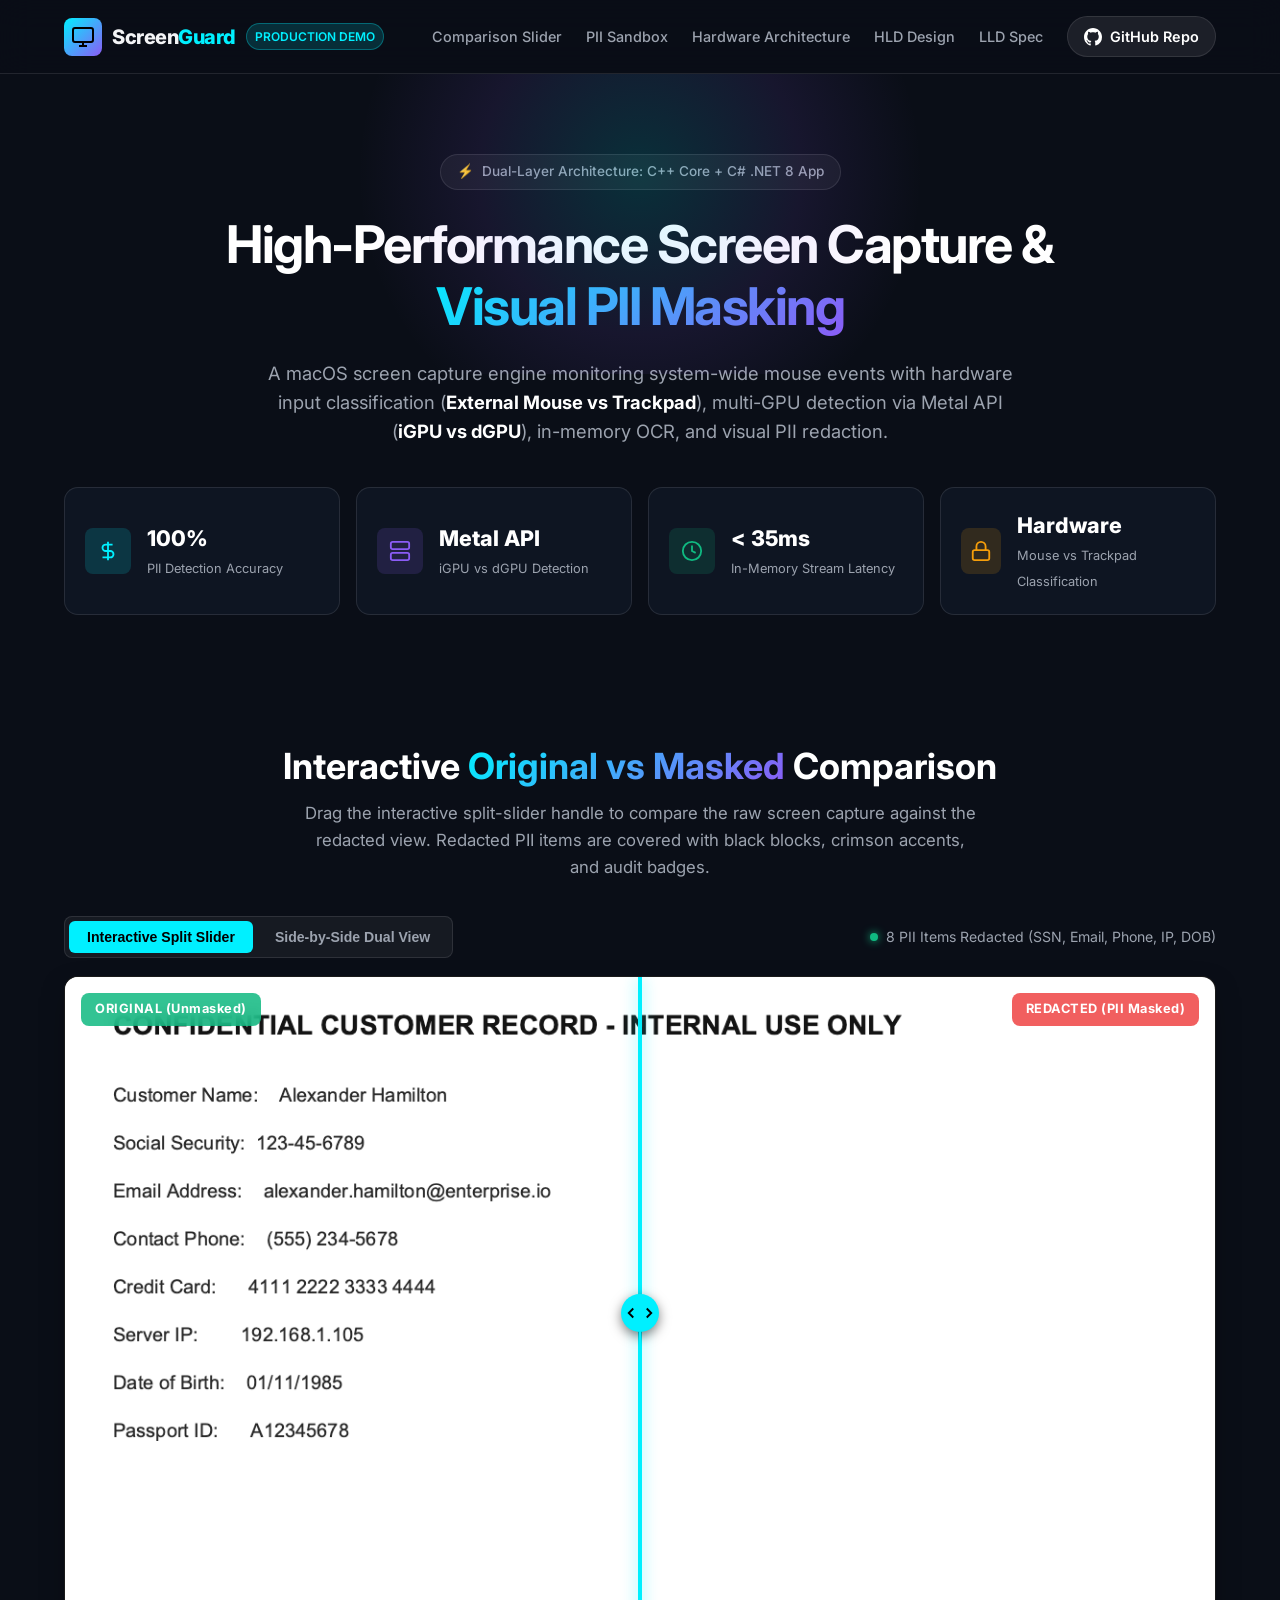
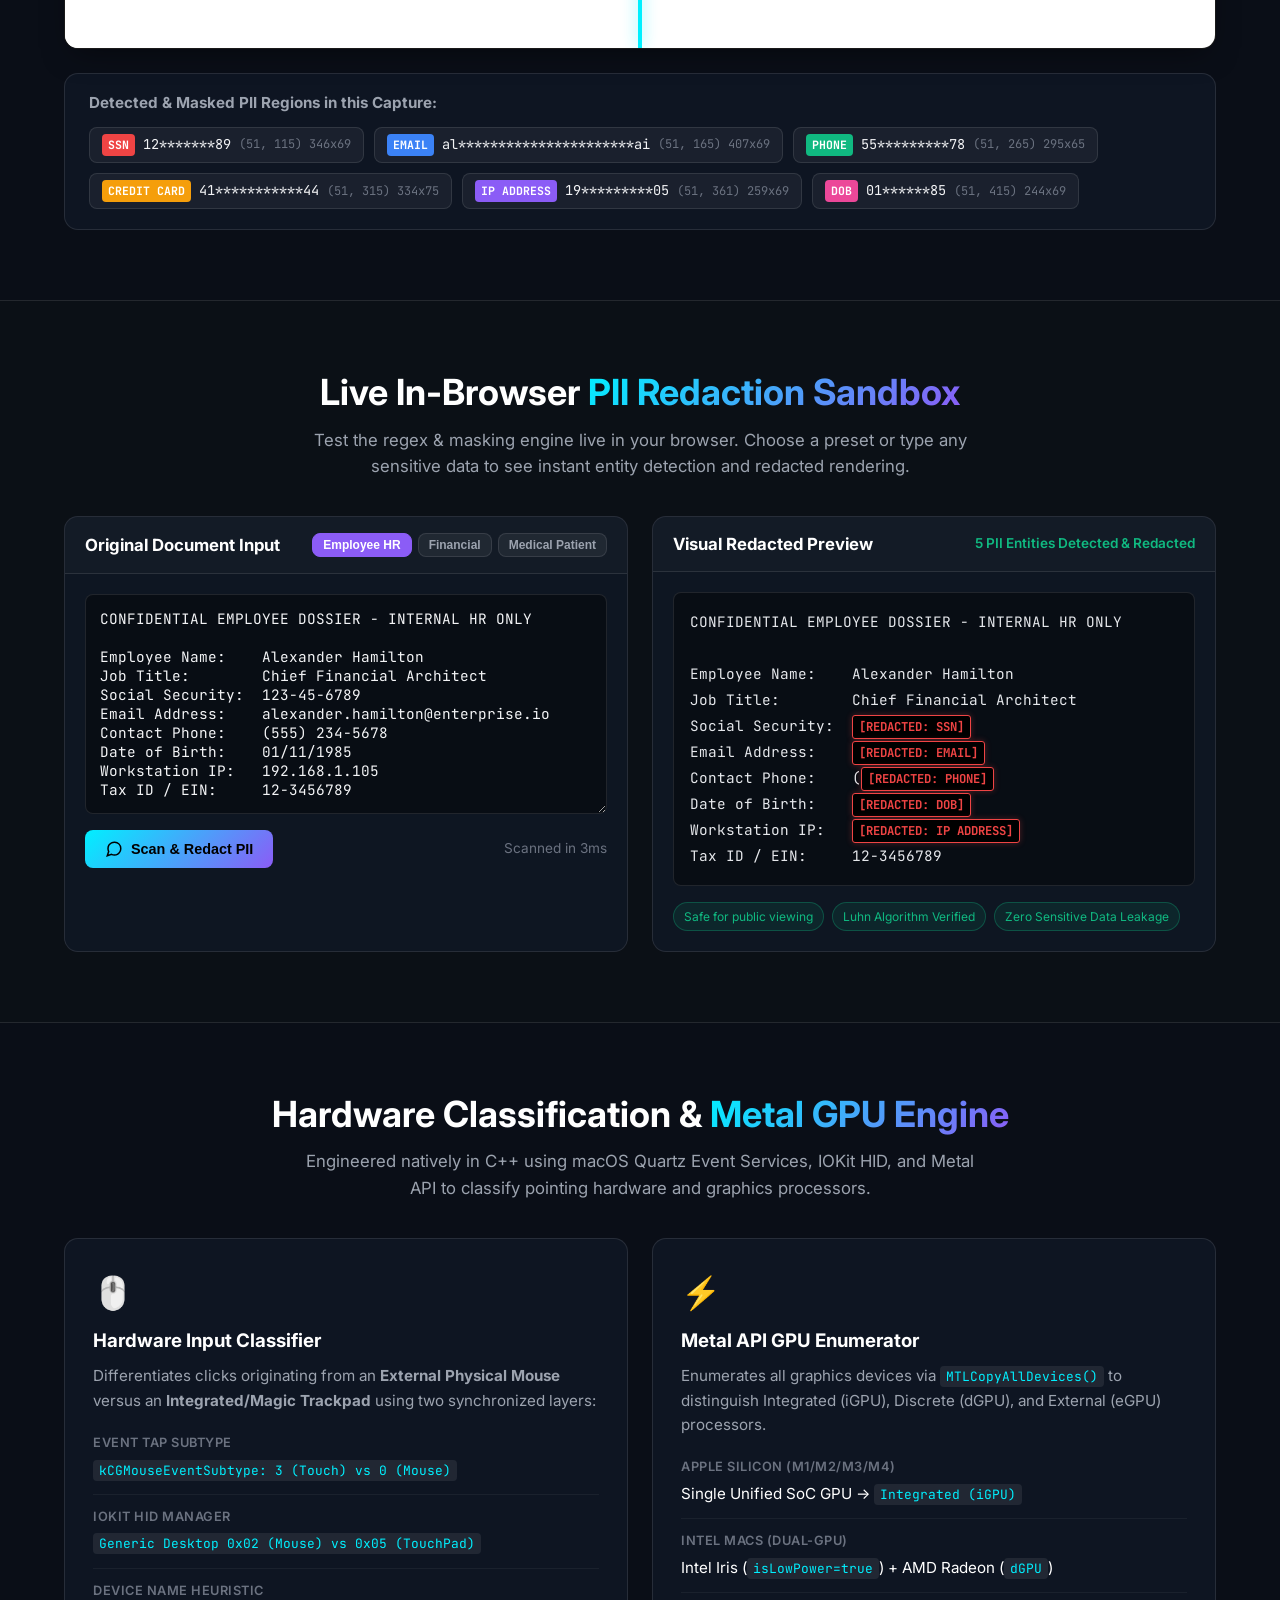
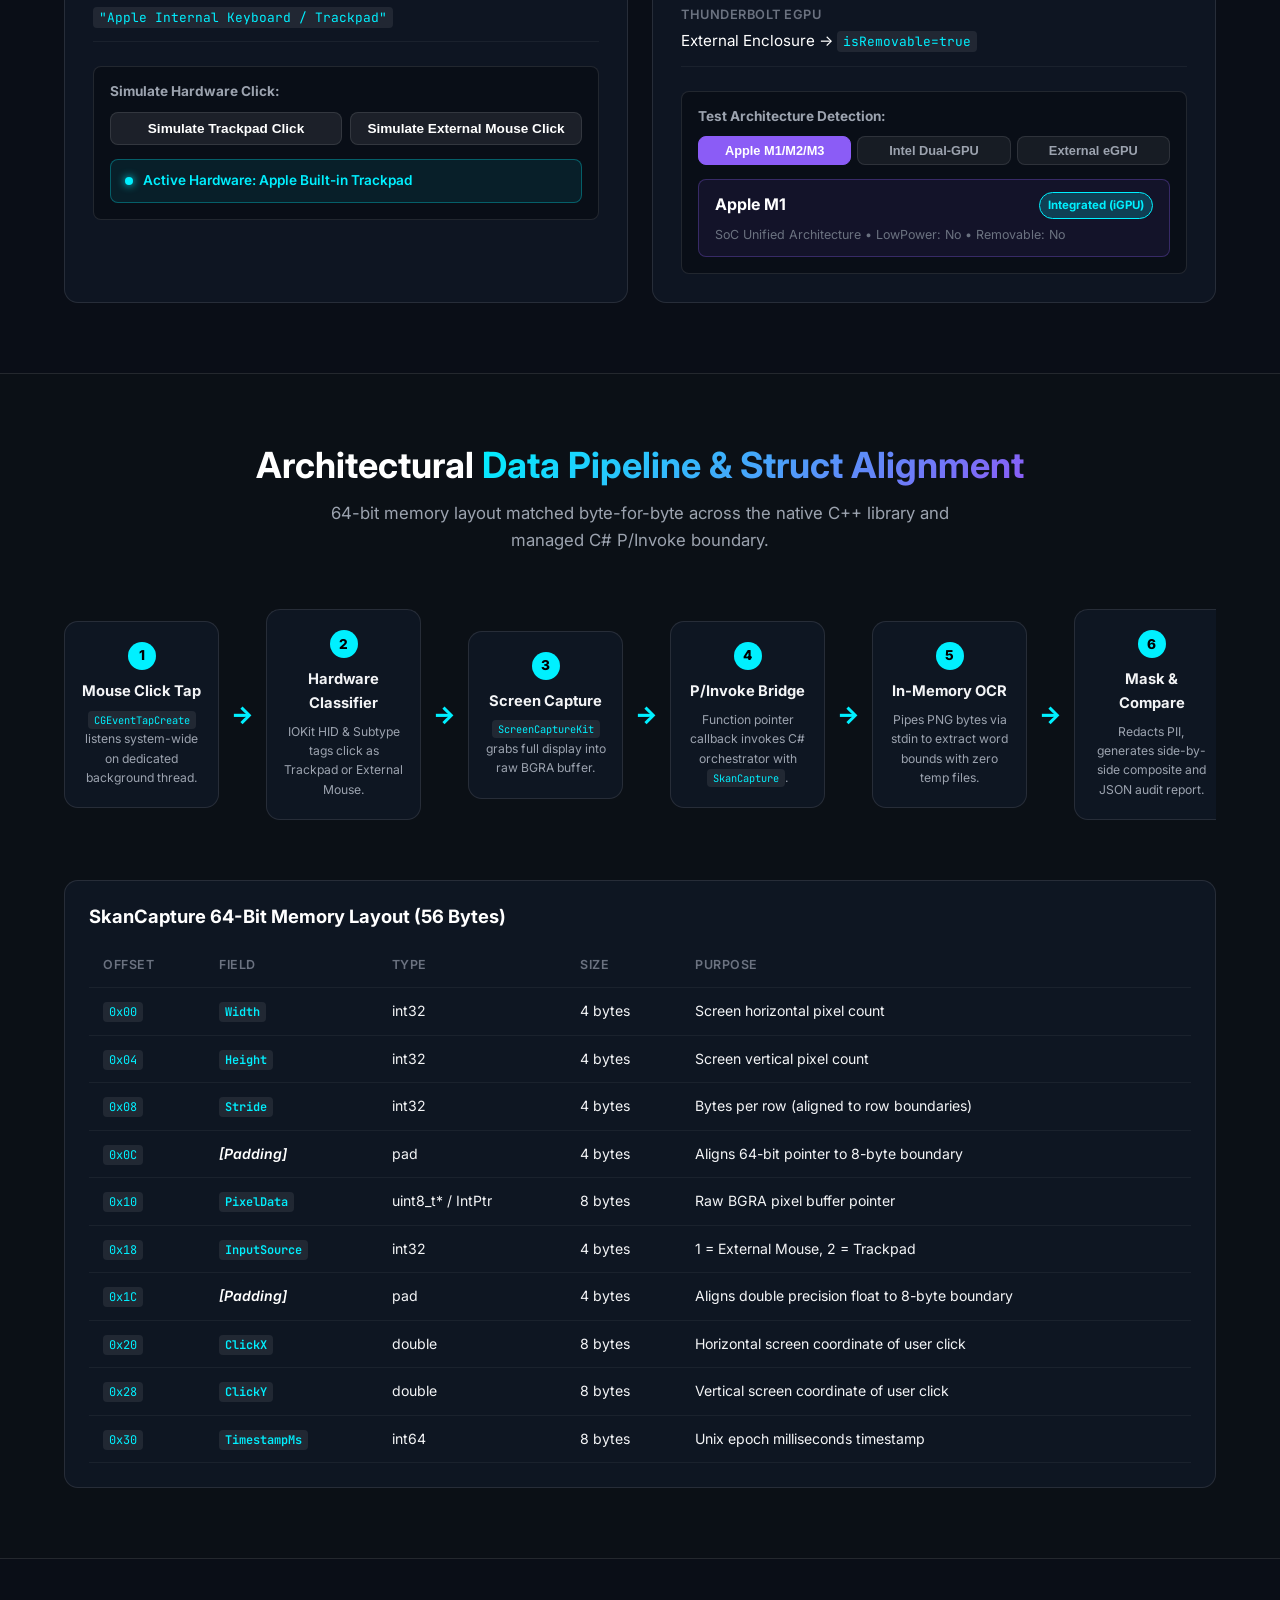
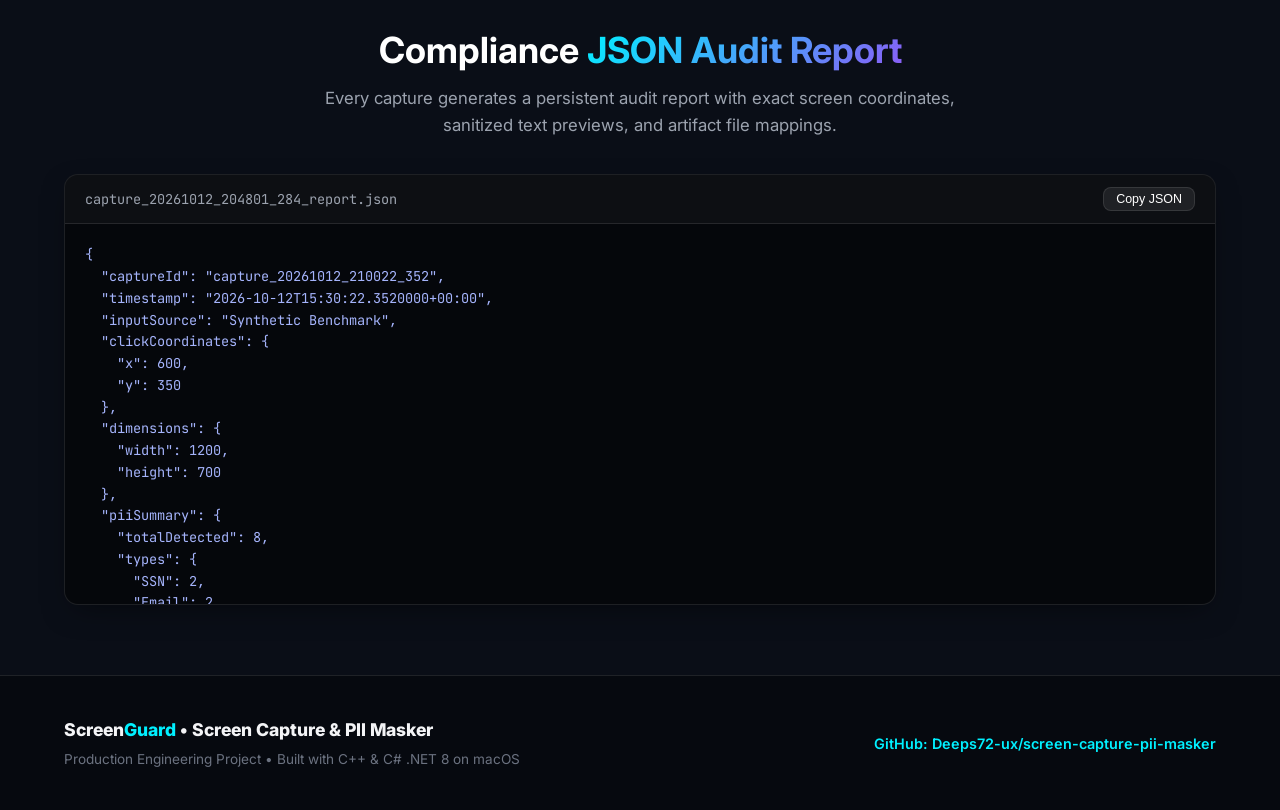
==== commit 3eab2ea9: "docs: add comprehensive HLD, LLD, and video demo recording guide" ====
--- a/docs/index.html
+++ b/docs/index.html
@@ -29,8 +29,9 @@
         <a href="#comparison" class="nav-link">Comparison Slider</a>
         <a href="#sandbox" class="nav-link">PII Sandbox</a>
         <a href="#hardware" class="nav-link">Hardware Architecture</a>
-        <a href="#pipeline" class="nav-link">Pipeline Spec</a>
-        <a href="https://github.com/Deeps72-ux" target="_blank" class="nav-btn">
+        <a href="https://github.com/Deeps72-ux/screenguard-pii-masker/blob/main/docs/HLD.md" target="_blank" class="nav-link">HLD Design</a>
+        <a href="https://github.com/Deeps72-ux/screenguard-pii-masker/blob/main/docs/LLD.md" target="_blank" class="nav-link">LLD Spec</a>
+        <a href="https://github.com/Deeps72-ux/screenguard-pii-masker" target="_blank" class="nav-btn">
           <svg width="18" height="18" viewBox="0 0 24 24" fill="currentColor">
             <path d="M12 0C5.37 0 0 5.37 0 12c0 5.31 3.435 9.795 8.205 11.385.6.105.825-.255.825-.57 0-.285-.015-1.23-.015-2.235-3.015.555-3.795-.735-4.035-1.41-.135-.345-.72-1.41-1.23-1.695-.42-.225-1.02-.78-.015-.795.945-.015 1.62.87 1.845 1.23 1.08 1.815 2.805 1.305 3.495.99.105-.78.42-1.305.765-1.605-2.67-.3-5.46-1.335-5.46-5.925 0-1.305.465-2.385 1.23-3.225-.12-.3-.54-1.53.12-3.18 0 0 1.005-.315 3.3 1.23.96-.27 1.98-.405 3-.405s2.04.135 3 .405c2.295-1.56 3.3-1.23 3.3-1.23.66 1.65.24 2.88.12 3.18.765.84 1.23 1.905 1.23 3.225 0 4.605-2.805 5.625-5.475 5.925.435.375.81 1.095.81 2.22 0 1.605-.015 2.895-.015 3.3 0 .315.225.69.825.57A12.02 12.02 0 0024 12c0-6.63-5.37-12-12-12z"/>
           </svg>
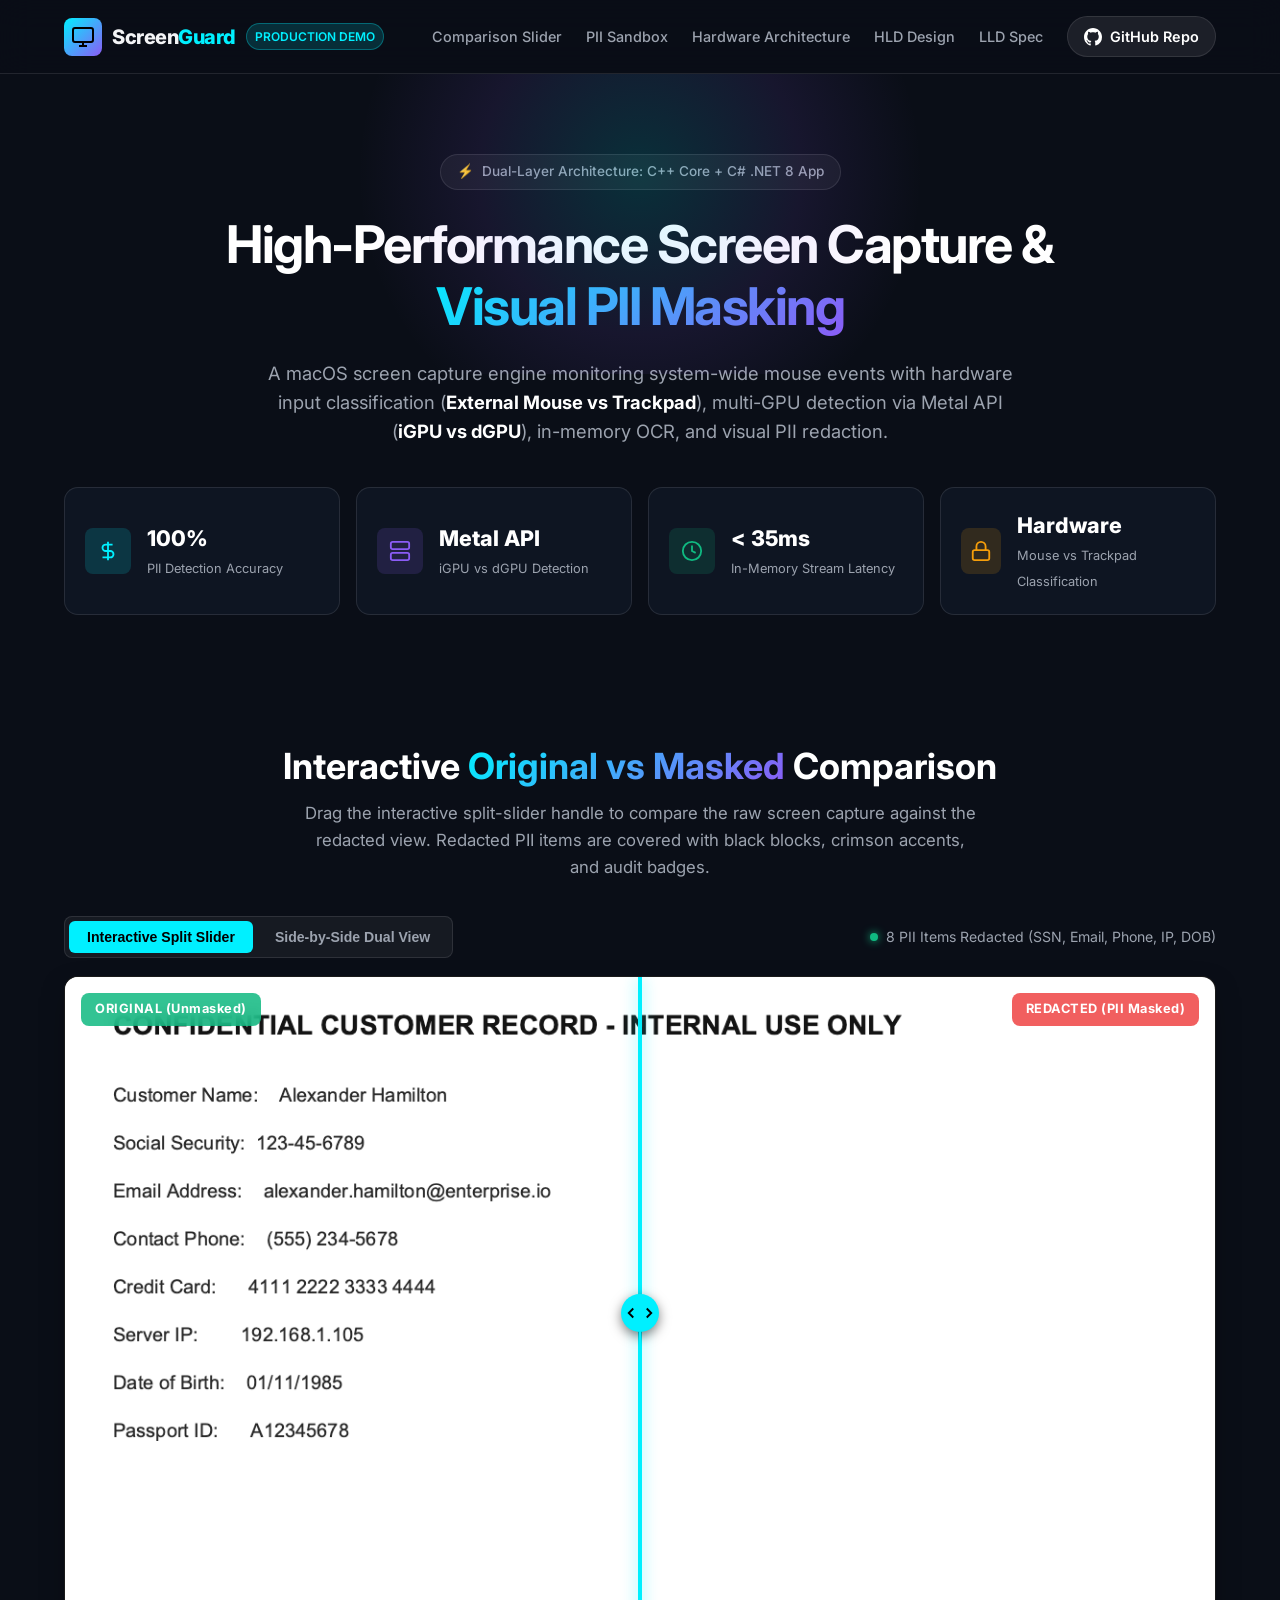
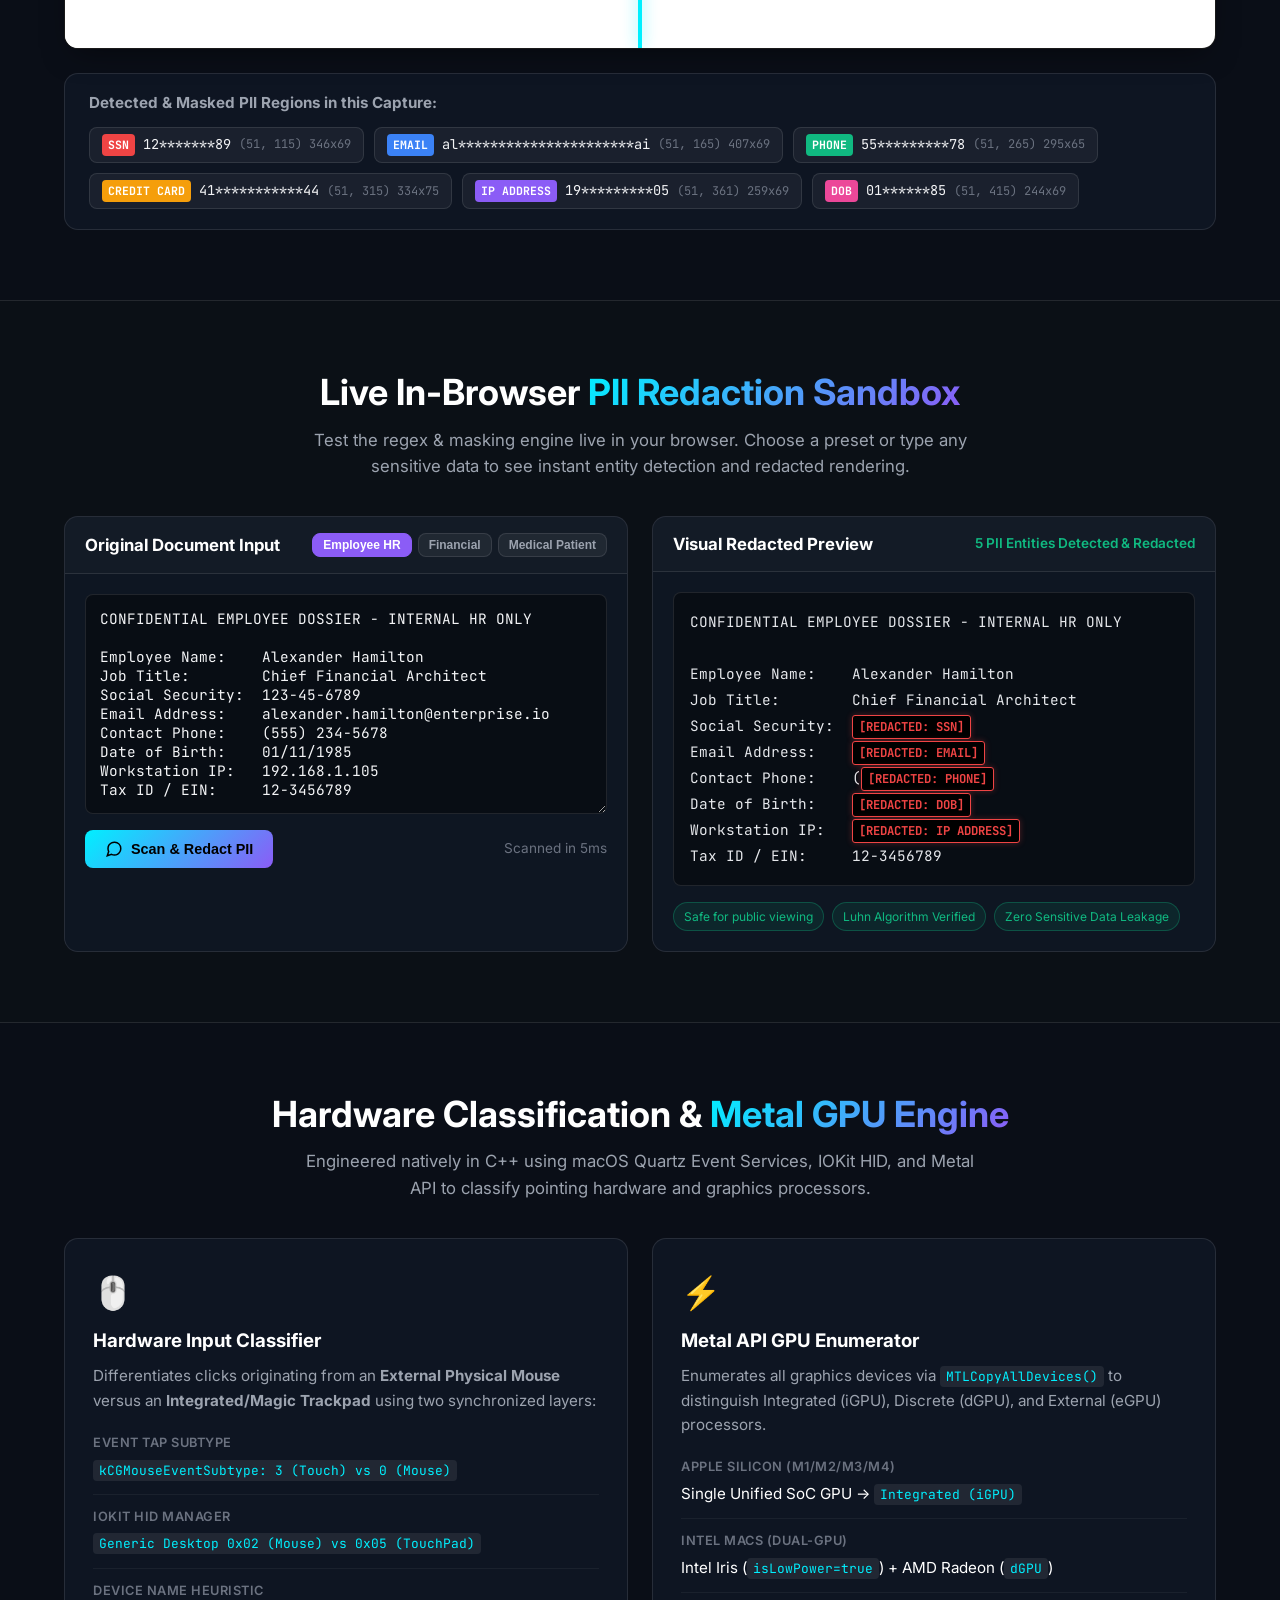
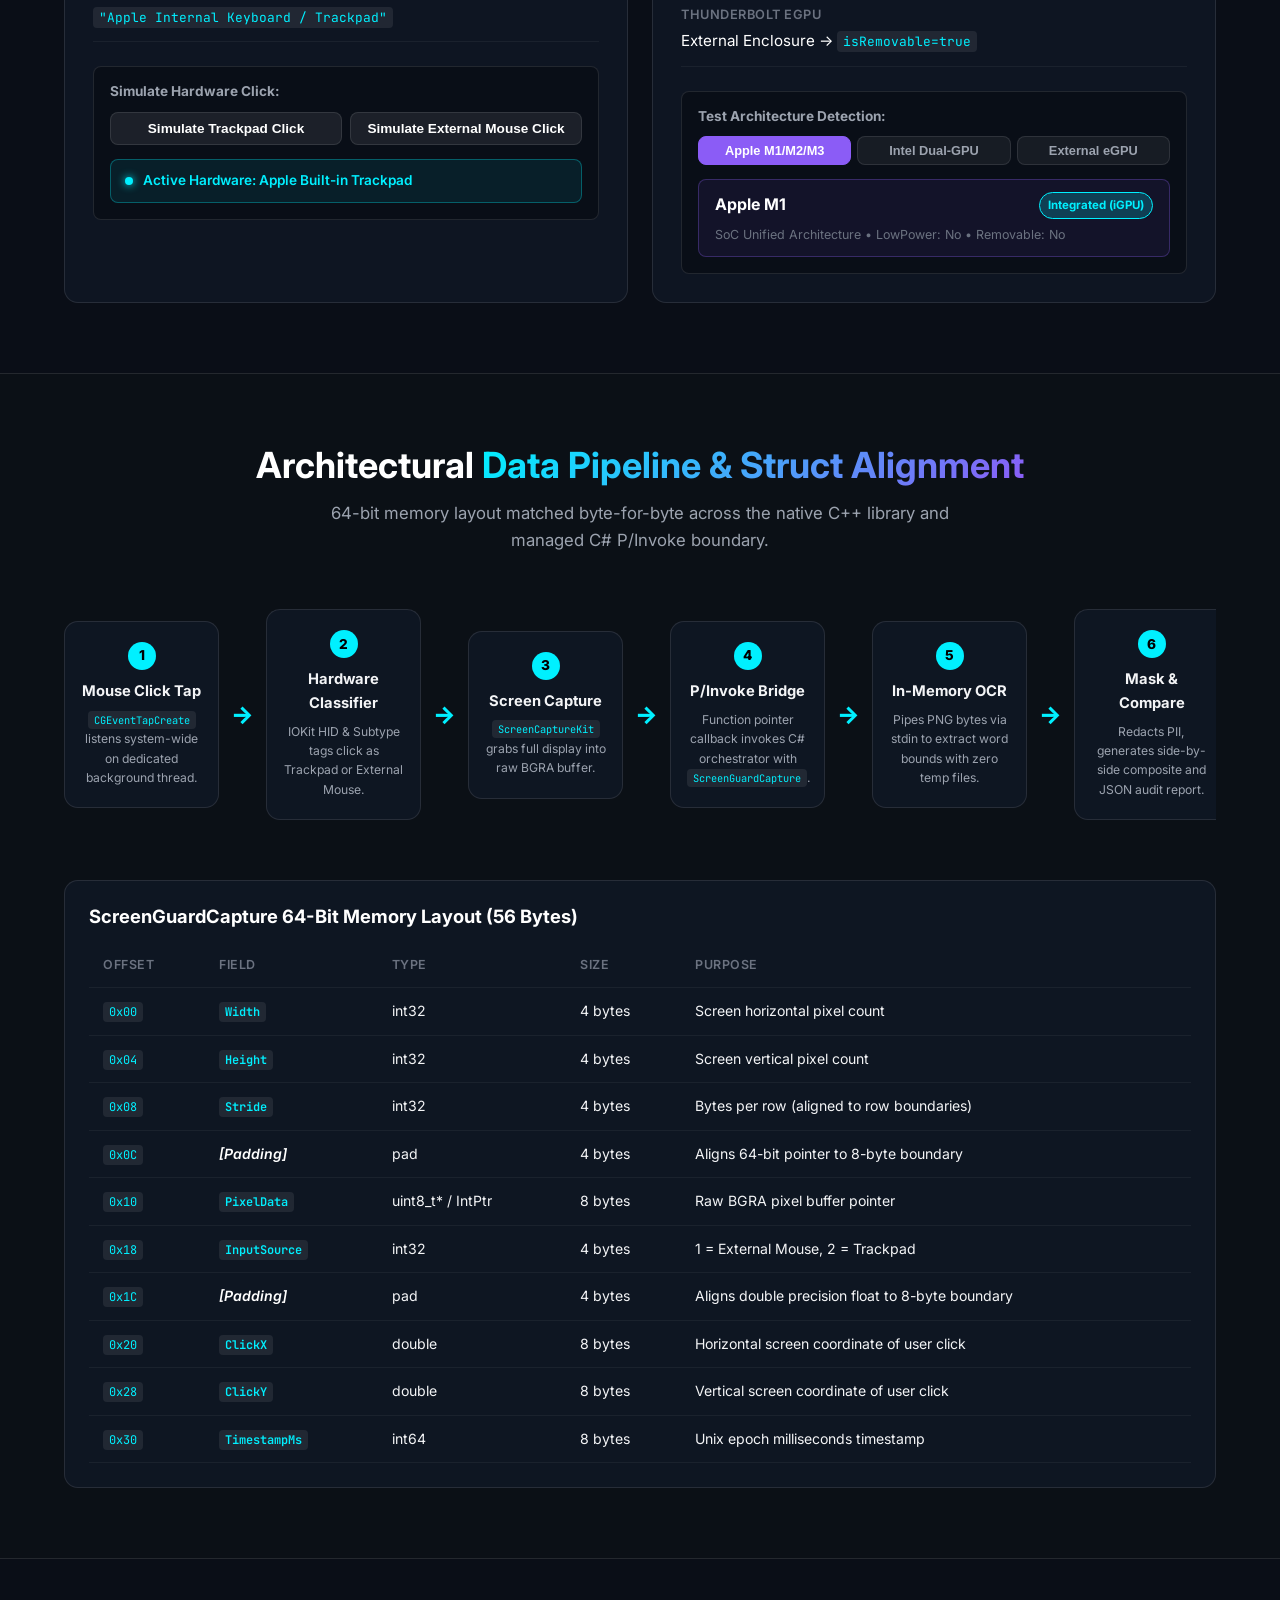
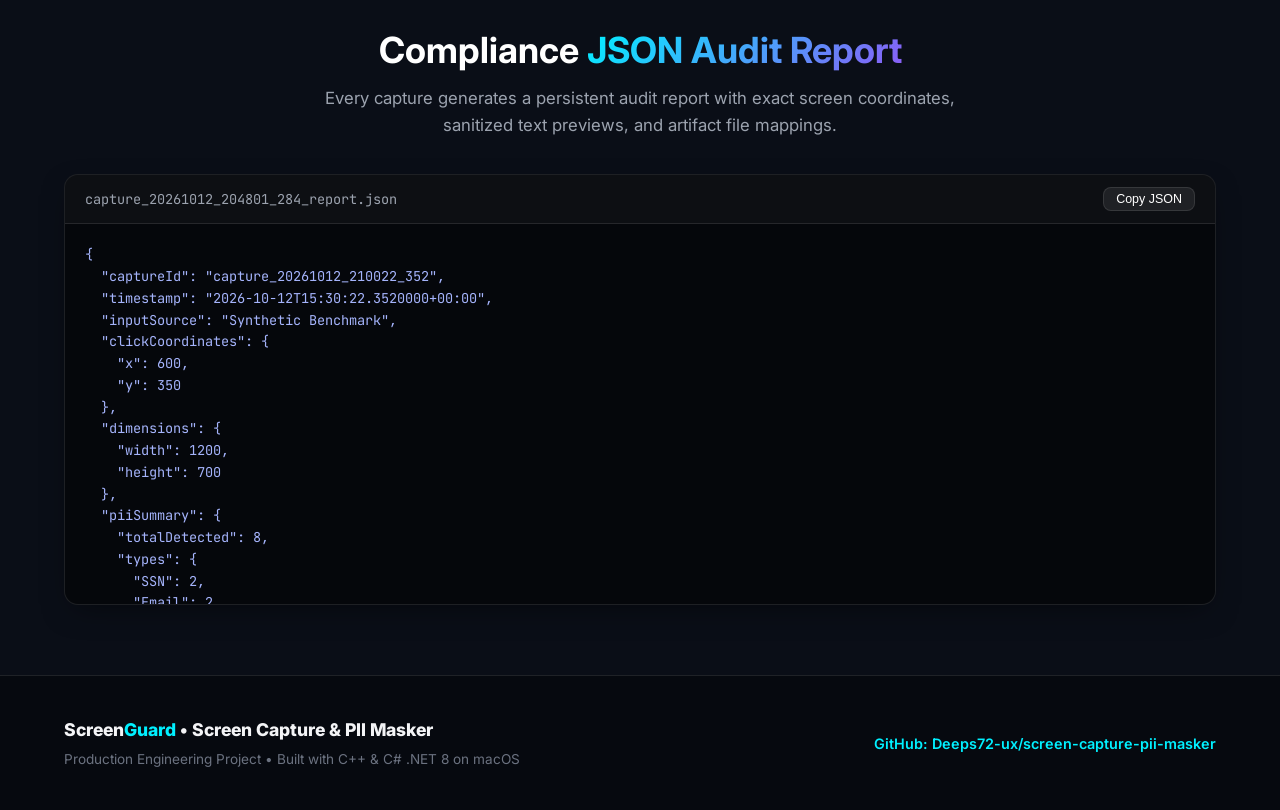
==== commit 1547af90: "refactor: rename all APIs, classes, and namespaces to ScreenGuard, removing legacy names" ====
--- a/docs/index.html
+++ b/docs/index.html
@@ -375,7 +375,7 @@
         <div class="flow-step">
           <div class="step-num">4</div>
           <div class="step-title">P/Invoke Bridge</div>
-          <div class="step-desc">Function pointer callback invokes C# orchestrator with <code>SkanCapture</code>.</div>
+          <div class="step-desc">Function pointer callback invokes C# orchestrator with <code>ScreenGuardCapture</code>.</div>
         </div>
         <div class="flow-arrow">&rarr;</div>
         <div class="flow-step">
@@ -393,7 +393,7 @@
 
       <!-- Struct Memory Layout Card -->
       <div class="memory-card">
-        <h3>SkanCapture 64-Bit Memory Layout (56 Bytes)</h3>
+        <h3>ScreenGuardCapture 64-Bit Memory Layout (56 Bytes)</h3>
         <div class="memory-table-wrapper">
           <table class="memory-table">
             <thead>
--- a/docs/styles.css
+++ b/docs/styles.css
@@ -1,5 +1,5 @@
 /* ═══════════════════════════════════════════════════════════════════════════
-   Skan-AI Screen Capture & PII Masker — Production Demo Styles
+   ScreenGuard Screen Capture & PII Masker — Production Demo Styles
    ═══════════════════════════════════════════════════════════════════════════ */
 
 :root {
